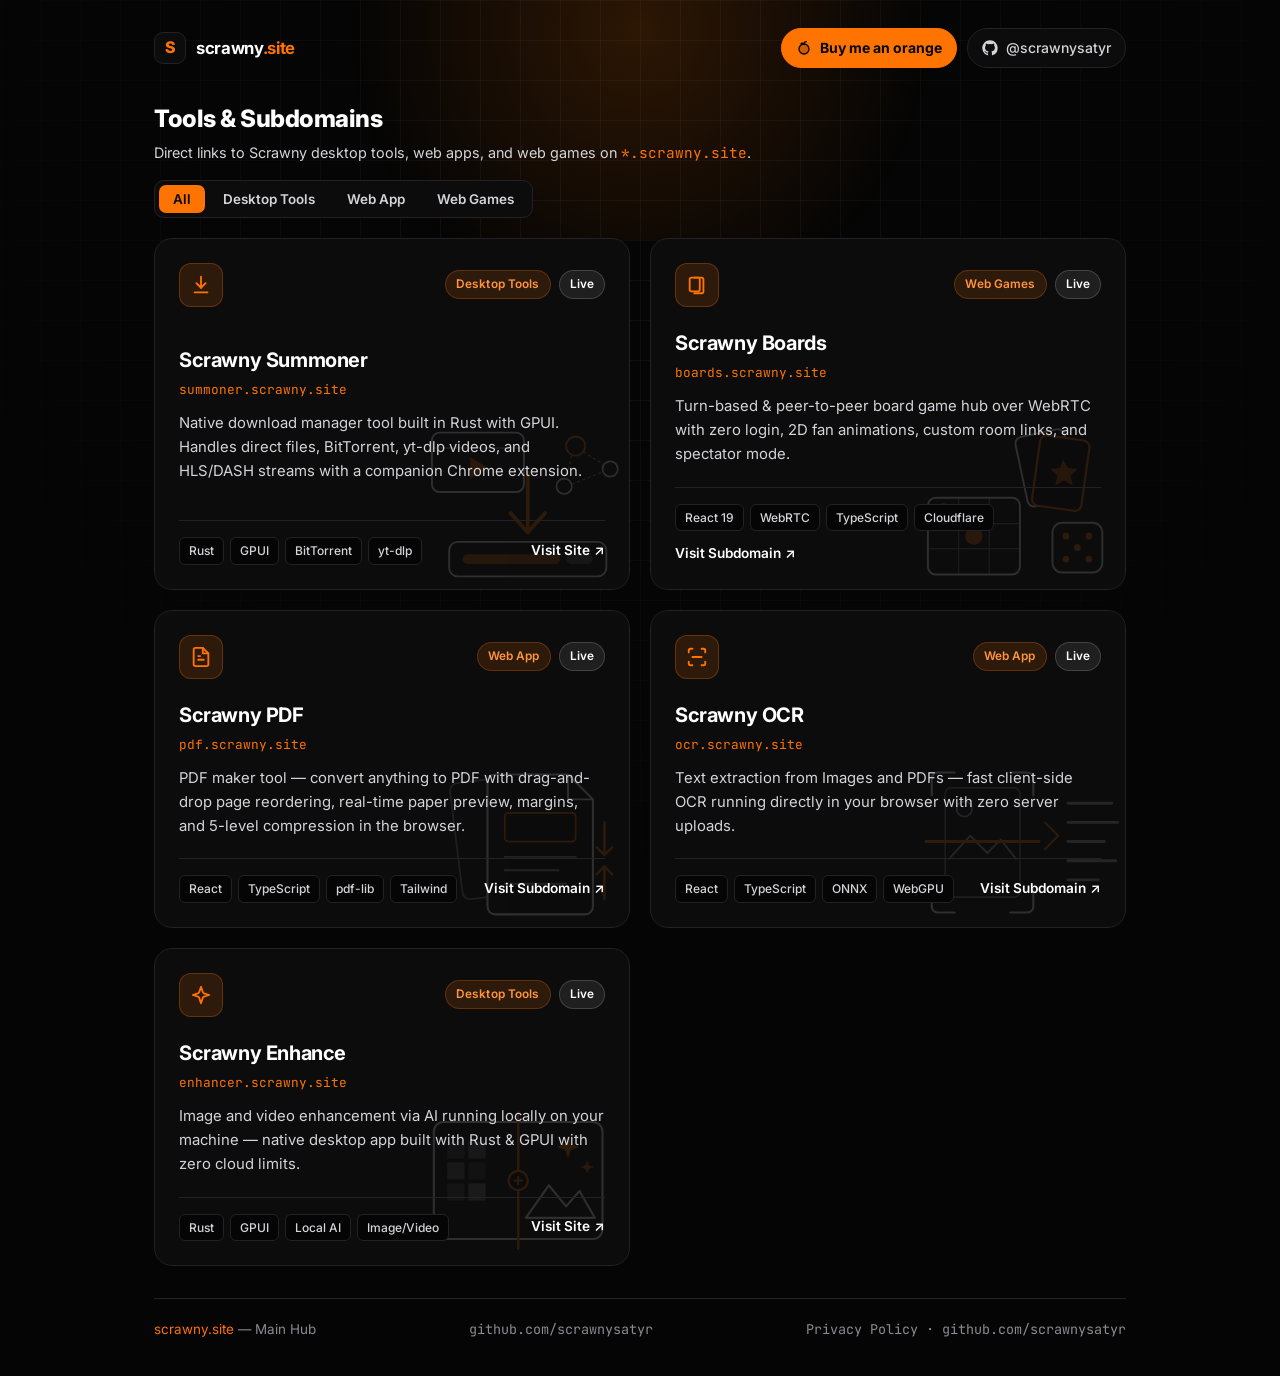
==== index.html @ 8b836649 "fix: replace active AdSense slots with clean dark placeholders until approved" ====
<!doctype html>
<html lang="en">
  <head>
    <meta charset="UTF-8" />
    <meta name="viewport" content="width=device-width, initial-scale=1.0" />
    <title>Scrawny — Tools &amp; Subdomains</title>
    <meta
      name="description"
      content="Scrawny's personal hub — open-source desktop tools, P2P web apps, and scrawny.site subdomains."
    />
    <link rel="canonical" href="https://scrawny.site/" />
    <meta property="og:type" content="website" />
    <meta property="og:url" content="https://scrawny.site/" />
    <meta property="og:title" content="Scrawny — Tools &amp; Subdomains" />
    <meta
      property="og:description"
      content="Scrawny's personal hub — open-source desktop tools, P2P web apps, and scrawny.site subdomains."
    />
    <meta name="theme-color" content="#050505" />
    <link
      rel="icon"
      type="image/svg+xml"
      href="data:image/svg+xml,<svg xmlns='http://www.w3.org/2000/svg' viewBox='0 0 64 64'><rect width='64' height='64' rx='14' fill='%23050505'/><text x='50%25' y='54%25' dominant-baseline='middle' text-anchor='middle' font-family='sans-serif' font-weight='800' font-size='36' fill='%23ff7300'>S</text></svg>"
    />
    <link rel="preconnect" href="https://fonts.googleapis.com" />
    <link rel="preconnect" href="https://fonts.gstatic.com" crossorigin />
    <link
      href="https://fonts.googleapis.com/css2?family=Inter:wght@400;500;600;700;800&family=JetBrains+Mono:wght@400;500;600&display=swap"
      rel="stylesheet"
    />
    <link rel="stylesheet" href="./styles.css" />
    <script
      async
      src="https://pagead2.googlesyndication.com/pagead/js/adsbygoogle.js?client=ca-pub-6500933651501591"
      crossorigin="anonymous"
    ></script>
  </head>
  <body>
    <div class="bg-grid" aria-hidden="true"></div>
    <div class="bg-glow" aria-hidden="true"></div>

    <div class="site-layout">
      <aside class="ad-rail ad-rail-left" aria-label="Advertisement">
        <div class="ad-slot">
          <span class="ad-label">Ad Space</span>
          <span class="ad-placeholder-size">160 &times; 600</span>
        </div>
      </aside>

      <div class="page-shell">
      <header class="topbar">
        <a class="brand" href="./">
          <span class="brand-mark" aria-hidden="true">S</span>
          <span class="brand-name">scrawny<span class="accent">.site</span></span>
        </a>
        <nav class="topbar-links" aria-label="Profile links">
          <a
            class="topbar-link topbar-orange"
            href="https://buymeacoffee.com/scrawnysatyr"
            target="_blank"
            rel="noopener noreferrer"
          >
            <svg viewBox="0 0 24 24" width="16" height="16" fill="none" stroke="currentColor" stroke-width="2" stroke-linecap="round" stroke-linejoin="round" aria-hidden="true">
              <circle cx="12" cy="13.5" r="7.5" fill="currentColor" fill-opacity="0.2" />
              <path d="M12 6c0-2 1.5-3.5 3.5-3.5" />
              <path d="M12 6c-1.5-1.5-3.5-1.5-4.5-.5 1 1 3 1 4.5.5Z" fill="currentColor" />
            </svg>
            <span>Buy me an orange</span>
          </a>
          <a
            class="topbar-link"
            href="https://github.com/scrawnysatyr"
            target="_blank"
            rel="noopener noreferrer"
          >
            <svg viewBox="0 0 24 24" width="16" height="16" fill="currentColor" aria-hidden="true">
              <path
                d="M12 .5C5.65.5.5 5.65.5 12c0 5.08 3.29 9.39 7.86 10.91.57.1.78-.25.78-.55 0-.27-.01-1.17-.02-2.12-3.2.7-3.88-1.36-3.88-1.36-.52-1.33-1.28-1.68-1.28-1.68-1.04-.71.08-.7.08-.7 1.15.08 1.76 1.18 1.76 1.18 1.03 1.76 2.69 1.25 3.35.96.1-.74.4-1.25.73-1.54-2.55-.29-5.24-1.28-5.24-5.69 0-1.26.45-2.29 1.18-3.09-.12-.29-.51-1.46.11-3.05 0 0 .97-.31 3.17 1.18a11.02 11.02 0 0 1 5.78 0c2.2-1.49 3.17-1.18 3.17-1.18.62 1.59.23 2.76.11 3.05.74.8 1.18 1.83 1.18 3.09 0 4.42-2.69 5.4-5.26 5.68.41.36.78 1.06.78 2.14 0 1.55-.01 2.8-.01 3.18 0 .31.21.66.79.55A11.51 11.51 0 0 0 23.5 12C23.5 5.65 18.35.5 12 .5Z"
              />
            </svg>
            <span>@scrawnysatyr</span>
          </a>
        </nav>
      </header>

      <main>
        <section class="directory-section" aria-labelledby="directory-heading">
          <div class="section-header">
            <div>
              <h1 id="directory-heading" style="font-size: 1.5rem; font-weight: 800; letter-spacing: -0.02em; color: #ffffff;">Tools &amp; Subdomains</h1>
              <p class="section-subtitle">Direct links to Scrawny desktop tools, web apps, and web games on <span class="mono accent">*.scrawny.site</span>.</p>
            </div>
            <div class="filter-bar" role="tablist" aria-label="Filter projects">
              <button class="filter-btn is-active" type="button" data-filter="all" role="tab" aria-selected="true">
                All
              </button>
              <button class="filter-btn" type="button" data-filter="desktop" role="tab" aria-selected="false">
                Desktop Tools
              </button>
              <button class="filter-btn" type="button" data-filter="webapp" role="tab" aria-selected="false">
                Web App
              </button>
              <button class="filter-btn" type="button" data-filter="webgames" role="tab" aria-selected="false">
                Web Games
              </button>
            </div>
          </div>

          <div class="cards-grid" id="cards-grid">
            <a
              class="project-card"
              data-category="desktop"
              href="https://summoner.scrawny.site"
              target="_blank"
              rel="noopener noreferrer"
            >
              <svg class="card-bg-svg" viewBox="0 0 240 190" fill="none" aria-hidden="true">
                <!-- Video/Stream window -->
                <rect x="26" y="20" width="96" height="62" rx="8" stroke="#ffffff" stroke-width="2" />
                <path d="M26 36h96" stroke="#ffffff" stroke-width="1.5" opacity="0.6" />
                <polygon points="66,46 66,68 85,57" fill="#ff7300" opacity="0.85" />
                <!-- P2P / Torrent nodes -->
                <circle cx="176" cy="34" r="10" stroke="#ff7300" stroke-width="2" />
                <circle cx="212" cy="58" r="8" stroke="#ffffff" stroke-width="1.8" />
                <circle cx="164" cy="76" r="8" stroke="#ffffff" stroke-width="1.8" />
                <path d="M184 40l21 13M172 44l-6 24M172 74l32-13" stroke="#ff7300" stroke-width="1.6" stroke-dasharray="3 3" />
                <!-- Summon download arrow -->
                <path d="M126 62v58" stroke="#ff7300" stroke-width="4" stroke-linecap="round" />
                <path d="M108 104l18 20 18-20" stroke="#ff7300" stroke-width="4" stroke-linecap="round" stroke-linejoin="round" />
                <!-- Download tray & progress bar -->
                <rect x="44" y="134" width="164" height="36" rx="9" stroke="#ffffff" stroke-width="2" />
                <rect x="58" y="147" width="102" height="10" rx="5" fill="#ff7300" opacity="0.75" />
                <rect x="166" y="147" width="28" height="10" rx="5" fill="#ffffff" opacity="0.3" />
              </svg>
              <div class="card-top">
                <div class="card-icon" aria-hidden="true">
                  <svg viewBox="0 0 24 24" width="22" height="22" fill="none" stroke="currentColor" stroke-width="2" stroke-linecap="round" stroke-linejoin="round">
                    <path d="M12 3v12" />
                    <path d="m7 10 5 5 5-5" />
                    <path d="M5 20h14" />
                  </svg>
                </div>
                <div class="card-badges">
                  <span class="badge badge-orange">Desktop Tools</span>
                  <span class="badge badge-live">Live</span>
                </div>
              </div>

              <div class="card-content">
                <h3>Scrawny Summoner</h3>
                <p class="card-destination mono">summoner.scrawny.site</p>
                <p class="card-description">
                  Native download manager tool built in Rust with GPUI. Handles direct files,
                  BitTorrent, yt-dlp videos, and HLS/DASH streams with a companion Chrome extension.
                </p>
              </div>

              <div class="card-footer">
                <ul class="tech-list" aria-label="Technologies">
                  <li>Rust</li>
                  <li>GPUI</li>
                  <li>BitTorrent</li>
                  <li>yt-dlp</li>
                </ul>
                <span class="card-cta">
                  Visit Site <span aria-hidden="true">&nearr;</span>
                </span>
              </div>
            </a>

            <a
              class="project-card"
              data-category="webgames"
              href="https://boards.scrawny.site"
              target="_blank"
              rel="noopener noreferrer"
            >
              <svg class="card-bg-svg" viewBox="0 0 240 190" fill="none" aria-hidden="true">
                <!-- Game board grid -->
                <rect x="26" y="88" width="96" height="80" rx="8" stroke="#ffffff" stroke-width="2" />
                <path d="M58 88v80M90 88v80M26 115h96M26 141h96" stroke="#ffffff" stroke-width="1.3" opacity="0.45" />
                <!-- Game piece / pawn -->
                <circle cx="74" cy="128" r="9" fill="#ff7300" opacity="0.85" />
                <circle cx="42" cy="102" r="7" stroke="#ffffff" stroke-width="2" />
                <!-- Fanned playing cards -->
                <rect x="116" y="26" width="52" height="74" rx="7" transform="rotate(-12 116 26)" stroke="#ffffff" stroke-width="2" fill="#0c0c0d" />
                <rect x="144" y="22" width="52" height="74" rx="7" transform="rotate(8 144 22)" stroke="#ff7300" stroke-width="2.2" fill="#0c0c0d" />
                <path d="M167 48l5 9 10 1-7 7 2 10-9-5-9 5 2-10-7-7 10-1z" fill="#ff7300" opacity="0.8" />
                <!-- Dice -->
                <rect x="156" y="114" width="52" height="52" rx="10" stroke="#ffffff" stroke-width="2" />
                <circle cx="170" cy="128" r="3.5" fill="#ff7300" />
                <circle cx="194" cy="128" r="3.5" fill="#ff7300" />
                <circle cx="182" cy="140" r="3.5" fill="#ff7300" />
                <circle cx="170" cy="152" r="3.5" fill="#ff7300" />
                <circle cx="194" cy="152" r="3.5" fill="#ff7300" />
              </svg>
              <div class="card-top">
                <div class="card-icon" aria-hidden="true">
                  <svg viewBox="0 0 24 24" width="22" height="22" fill="none" stroke="currentColor" stroke-width="2" stroke-linecap="round" stroke-linejoin="round">
                    <rect x="4" y="4" width="11" height="15" rx="2" />
                    <path d="M9 4h8a2 2 0 0 1 2 2v13a2 2 0 0 1-2 2H9" />
                  </svg>
                </div>
                <div class="card-badges">
                  <span class="badge badge-orange">Web Games</span>
                  <span class="badge badge-live">Live</span>
                </div>
              </div>

              <div class="card-content">
                <h3>Scrawny Boards</h3>
                <p class="card-destination mono">boards.scrawny.site</p>
                <p class="card-description">
                  Turn-based &amp; peer-to-peer board game hub over WebRTC with zero login, 2D fan
                  animations, custom room links, and spectator mode.
                </p>
              </div>

              <div class="card-footer">
                <ul class="tech-list" aria-label="Technologies">
                  <li>React 19</li>
                  <li>WebRTC</li>
                  <li>TypeScript</li>
                  <li>Cloudflare</li>
                </ul>
                <span class="card-cta">
                  Visit Subdomain <span aria-hidden="true">&nearr;</span>
                </span>
              </div>
            </a>

            <a
              class="project-card"
              data-category="webapp"
              href="https://pdf.scrawny.site"
              target="_blank"
              rel="noopener noreferrer"
            >
              <svg class="card-bg-svg" viewBox="0 0 240 190" fill="none" aria-hidden="true">
                <!-- Back stacked page -->
                <rect x="44" y="34" width="92" height="122" rx="8" transform="rotate(-7 44 34)" stroke="#ffffff" stroke-width="1.8" opacity="0.55" />
                <!-- Front document page with folded corner -->
                <path d="M92 24h76l26 26v112a8 8 0 0 1-8 8H92a8 8 0 0 1-8-8V32a8 8 0 0 1 8-8z" stroke="#ffffff" stroke-width="2.2" fill="#0c0c0d" />
                <path d="M168 24v26h26" stroke="#ffffff" stroke-width="2" stroke-linejoin="round" />
                <!-- Page content preview -->
                <rect x="102" y="64" width="74" height="30" rx="4" stroke="#ff7300" stroke-width="1.8" />
                <path d="M102 110h74M102 124h56M102 138h64" stroke="#ffffff" stroke-width="2" stroke-linecap="round" opacity="0.65" />
                <!-- Reorder / Compress arrows -->
                <path d="M206 74v34M198 100l8 8 8-8" stroke="#ff7300" stroke-width="2.5" stroke-linecap="round" stroke-linejoin="round" />
                <path d="M206 154v-34M198 128l8-8 8 8" stroke="#ff7300" stroke-width="2.5" stroke-linecap="round" stroke-linejoin="round" />
              </svg>
              <div class="card-top">
                <div class="card-icon" aria-hidden="true">
                  <svg viewBox="0 0 24 24" width="22" height="22" fill="none" stroke="currentColor" stroke-width="2" stroke-linecap="round" stroke-linejoin="round">
                    <path d="M14 2H6a2 2 0 0 0-2 2v16a2 2 0 0 0 2 2h12a2 2 0 0 0 2-2V8z" />
                    <path d="M14 2v6h6" />
                    <path d="M9 15h6" />
                    <path d="M9 11h2" />
                  </svg>
                </div>
                <div class="card-badges">
                  <span class="badge badge-orange">Web App</span>
                  <span class="badge badge-live">Live</span>
                </div>
              </div>

              <div class="card-content">
                <h3>Scrawny PDF</h3>
                <p class="card-destination mono">pdf.scrawny.site</p>
                <p class="card-description">
                  PDF maker tool — convert anything to PDF with drag-and-drop page reordering,
                  real-time paper preview, margins, and 5-level compression in the browser.
                </p>
              </div>

              <div class="card-footer">
                <ul class="tech-list" aria-label="Technologies">
                  <li>React</li>
                  <li>TypeScript</li>
                  <li>pdf-lib</li>
                  <li>Tailwind</li>
                </ul>
                <span class="card-cta">
                  Visit Subdomain <span aria-hidden="true">&nearr;</span>
                </span>
              </div>
            </a>

            <a
              class="project-card"
              data-category="webapp"
              href="https://ocr.scrawny.site"
              target="_blank"
              rel="noopener noreferrer"
            >
              <svg class="card-bg-svg" viewBox="0 0 240 190" fill="none" aria-hidden="true">
                <!-- Scanner frame corners -->
                <path d="M30 46V28a6 6 0 0 1 6-6h18M112 22h18a6 6 0 0 1 6 6v18M136 144v18a6 6 0 0 1-6 6h-18M54 168H36a6 6 0 0 1-6-6v-18" stroke="#ffffff" stroke-width="2.2" stroke-linecap="round" />
                <!-- Image landscape inside scanner -->
                <rect x="44" y="38" width="78" height="114" rx="6" stroke="#ffffff" stroke-width="1.6" opacity="0.5" />
                <circle cx="64" cy="60" r="8" stroke="#ffffff" stroke-width="1.8" opacity="0.7" />
                <path d="M48 112l22-24 18 18 14-14 16 20" stroke="#ffffff" stroke-width="2" stroke-linecap="round" stroke-linejoin="round" opacity="0.7" />
                <!-- Laser scan line -->
                <path d="M24 94h118" stroke="#ff7300" stroke-width="3" stroke-linecap="round" />
                <!-- Extracted text output lines -->
                <path d="M148 74l14 14-14 14" stroke="#ff7300" stroke-width="2.2" stroke-linecap="round" stroke-linejoin="round" />
                <path d="M172 54h46M172 74h52M172 94h38M172 114h50M172 134h32" stroke="#ffffff" stroke-width="3" stroke-linecap="round" opacity="0.75" />
              </svg>
              <div class="card-top">
                <div class="card-icon" aria-hidden="true">
                  <svg viewBox="0 0 24 24" width="22" height="22" fill="none" stroke="currentColor" stroke-width="2" stroke-linecap="round" stroke-linejoin="round">
                    <path d="M3 7V5a2 2 0 0 1 2-2h2" />
                    <path d="M17 3h2a2 2 0 0 1 2 2v2" />
                    <path d="M21 17v2a2 2 0 0 1-2 2h-2" />
                    <path d="M7 21H5a2 2 0 0 1-2-2v-2" />
                    <path d="M7 12h10" />
                  </svg>
                </div>
                <div class="card-badges">
                  <span class="badge badge-orange">Web App</span>
                  <span class="badge badge-live">Live</span>
                </div>
              </div>

              <div class="card-content">
                <h3>Scrawny OCR</h3>
                <p class="card-destination mono">ocr.scrawny.site</p>
                <p class="card-description">
                  Text extraction from Images and PDFs — fast client-side OCR running directly in
                  your browser with zero server uploads.
                </p>
              </div>

              <div class="card-footer">
                <ul class="tech-list" aria-label="Technologies">
                  <li>React</li>
                  <li>TypeScript</li>
                  <li>ONNX</li>
                  <li>WebGPU</li>
                </ul>
                <span class="card-cta">
                  Visit Subdomain <span aria-hidden="true">&nearr;</span>
                </span>
              </div>
            </a>

            <a
              class="project-card"
              data-category="desktop"
              href="https://enhancer.scrawny.site"
              target="_blank"
              rel="noopener noreferrer"
            >
              <svg class="card-bg-svg" viewBox="0 0 240 190" fill="none" aria-hidden="true">
                <!-- Split before/after image & video frame -->
                <rect x="28" y="34" width="176" height="122" rx="10" stroke="#ffffff" stroke-width="2.2" />
                <!-- Left pixelated low-res grid -->
                <rect x="42" y="54" width="18" height="18" fill="#ffffff" opacity="0.2" />
                <rect x="64" y="54" width="18" height="18" fill="#ffffff" opacity="0.35" />
                <rect x="42" y="76" width="18" height="18" fill="#ffffff" opacity="0.35" />
                <rect x="64" y="76" width="18" height="18" fill="#ffffff" opacity="0.18" />
                <rect x="42" y="98" width="18" height="18" fill="#ffffff" opacity="0.25" />
                <rect x="64" y="98" width="18" height="18" fill="#ffffff" opacity="0.4" />
                <!-- Center enhancement divider -->
                <path d="M116 24v142" stroke="#ff7300" stroke-width="2.5" stroke-linecap="round" />
                <circle cx="116" cy="95" r="10" fill="#0c0c0d" stroke="#ff7300" stroke-width="2.2" />
                <path d="M112 95h8M116 91v8" stroke="#ff7300" stroke-width="2" stroke-linecap="round" />
                <!-- Right crisp high-res mountain + AI sparkles -->
                <path d="M124 134l24-34 18 22 14-16 16 28z" stroke="#ffffff" stroke-width="2.2" stroke-linejoin="round" />
                <path d="M168 48l3 9 9 3-9 3-3 9-3-9-9-3 9-3z" fill="#ff7300" />
                <path d="M188 74l2 5 5 2-5 2-2 5-2-5-5-2 5-2z" fill="#ff7300" opacity="0.85" />
              </svg>
              <div class="card-top">
                <div class="card-icon" aria-hidden="true">
                  <svg viewBox="0 0 24 24" width="22" height="22" fill="none" stroke="currentColor" stroke-width="2" stroke-linecap="round" stroke-linejoin="round">
                    <path d="m12 3-1.9 5.8a2 2 0 0 1-1.3 1.3L3 12l5.8 1.9a2 2 0 0 1 1.3 1.3L12 21l1.9-5.8a2 2 0 0 1 1.3-1.3L21 12l-5.8-1.9a2 2 0 0 1-1.3-1.3Z" />
                  </svg>
                </div>
                <div class="card-badges">
                  <span class="badge badge-orange">Desktop Tools</span>
                  <span class="badge badge-live">Live</span>
                </div>
              </div>

              <div class="card-content">
                <h3>Scrawny Enhance</h3>
                <p class="card-destination mono">enhancer.scrawny.site</p>
                <p class="card-description">
                  Image and video enhancement via AI running locally on your machine — native
                  desktop app built with Rust &amp; GPUI with zero cloud limits.
                </p>
              </div>

              <div class="card-footer">
                <ul class="tech-list" aria-label="Technologies">
                  <li>Rust</li>
                  <li>GPUI</li>
                  <li>Local AI</li>
                  <li>Image/Video</li>
                </ul>
                <span class="card-cta">
                  Visit Site <span aria-hidden="true">&nearr;</span>
                </span>
              </div>
            </a>
          </div>
        </section>
      </main>

      <footer class="site-footer">
        <span><span class="accent">scrawny.site</span> &mdash; Main Hub</span>
        <span class="mono">github.com/scrawnysatyr</span>
        <span class="mono">
          <a href="./privacy.html" style="color: inherit; text-decoration: none;">Privacy Policy</a>
          &middot; github.com/scrawnysatyr
        </span>
      </footer>
      </div>

      <aside class="ad-rail ad-rail-right" aria-label="Advertisement">
        <div class="ad-slot">
          <span class="ad-label">Ad Space</span>
          <span class="ad-placeholder-size">160 &times; 600</span>
        </div>
      </aside>
    </div>

    <script src="./script.js"></script>
  </body>
</html>
---- styles.css ----
:root {
  --bg: #050505;
  --bg-elevated: #0c0c0d;
  --bg-hover: #141416;
  --border: #222226;
  --border-hover: #ff7300;
  --text: #ffffff;
  --text-muted: #d4d4d8;
  --text-dim: #8a8a93;
  --accent: #ff7300;
  --accent-soft: rgba(255, 115, 0, 0.14);
  --accent-glow: rgba(255, 115, 0, 0.25);
  --white-soft: rgba(255, 255, 255, 0.06);
  --radius-lg: 18px;
  --radius-md: 12px;
  --radius-sm: 8px;
  --font-sans: "Inter", -apple-system, BlinkMacSystemFont, "Segoe UI", sans-serif;
  --font-mono: "JetBrains Mono", ui-monospace, SFMono-Regular, Menlo, monospace;
}

*,
*::before,
*::after {
  box-sizing: border-box;
  margin: 0;
  padding: 0;
}

html {
  color-scheme: dark;
  scroll-behavior: smooth;
}

body {
  min-height: 100vh;
  background-color: var(--bg);
  color: var(--text);
  font-family: var(--font-sans);
  line-height: 1.6;
  -webkit-font-smoothing: antialiased;
  position: relative;
  overflow-x: hidden;
}

.bg-grid {
  position: fixed;
  inset: 0;
  background-image:
    linear-gradient(to right, rgba(255, 255, 255, 0.04) 1px, transparent 1px),
    linear-gradient(to bottom, rgba(255, 255, 255, 0.04) 1px, transparent 1px);
  background-size: 40px 40px;
  mask-image: radial-gradient(circle at 50% 20%, black 20%, transparent 80%);
  pointer-events: none;
  z-index: 0;
}

.bg-glow {
  position: fixed;
  top: -180px;
  left: 50%;
  transform: translateX(-50%);
  width: 720px;
  height: 420px;
  background: radial-gradient(circle, rgba(255, 115, 0, 0.16) 0%, transparent 70%);
  pointer-events: none;
  z-index: 0;
}

.site-layout {
  position: relative;
  z-index: 1;
  display: flex;
  justify-content: center;
  align-items: flex-start;
  gap: 24px;
  max-width: 1400px;
  margin: 0 auto;
  padding: 0 16px;
}

.ad-rail {
  width: 176px;
  flex-shrink: 0;
  position: sticky;
  top: 28px;
  padding-top: 28px;
}

.ad-slot {
  display: flex;
  flex-direction: column;
  align-items: center;
  justify-content: center;
  gap: 8px;
  padding: 12px 8px;
  border-radius: var(--radius-md);
  background: rgba(12, 12, 13, 0.75);
  border: 1px dashed var(--border);
  min-height: 600px;
}

.ad-label {
  font-size: 0.68rem;
  letter-spacing: 0.08em;
  text-transform: uppercase;
  color: var(--text-dim);
  font-family: var(--font-mono);
}

.ad-placeholder-size {
  font-size: 0.72rem;
  color: rgba(138, 138, 147, 0.55);
  font-family: var(--font-mono);
}

.page-shell {
  position: relative;
  z-index: 1;
  flex: 1;
  max-width: 980px;
  min-width: 0;
  min-height: 100vh;
  margin: 0;
  padding: 28px 4px 36px;
  display: flex;
  flex-direction: column;
  gap: 32px;
}

@media (max-width: 1320px) {
  .ad-rail {
    display: none;
  }

  .site-layout {
    padding: 0 16px;
  }
}

.accent {
  color: var(--accent);
}

.mono {
  font-family: var(--font-mono);
}

/* Topbar */
.topbar {
  display: flex;
  align-items: center;
  justify-content: space-between;
  gap: 16px;
}

.brand {
  display: inline-flex;
  align-items: center;
  gap: 10px;
  text-decoration: none;
  color: var(--text);
  font-weight: 700;
  font-size: 1.05rem;
  letter-spacing: -0.02em;
}

.brand-mark {
  display: grid;
  place-items: center;
  width: 32px;
  height: 32px;
  border-radius: 9px;
  background: var(--bg-elevated);
  border: 1px solid var(--border);
  color: var(--accent);
  font-weight: 800;
  font-size: 1rem;
}

.topbar-links {
  display: flex;
  align-items: center;
  flex-wrap: wrap;
  gap: 10px;
}

.topbar-link {
  display: inline-flex;
  align-items: center;
  gap: 8px;
  padding: 8px 14px;
  border-radius: 999px;
  border: 1px solid var(--border);
  background: var(--bg-elevated);
  color: var(--text-muted);
  text-decoration: none;
  font-size: 0.875rem;
  font-weight: 500;
  transition: border-color 0.2s ease, color 0.2s ease, background-color 0.2s ease, transform 0.2s ease;
}

.topbar-link:hover {
  color: var(--text);
  border-color: var(--accent);
  background: var(--bg-hover);
}

.topbar-orange {
  background: var(--accent);
  border-color: var(--accent);
  color: #050505;
  font-weight: 700;
}

.topbar-orange:hover {
  background: #ff851f;
  border-color: #ff851f;
  color: #050505;
  transform: translateY(-1px);
}

main {
  flex: 1;
  display: flex;
  flex-direction: column;
  gap: 36px;
}

/* Profile Card */
.profile-card {
  display: flex;
  align-items: flex-start;
  gap: 24px;
  padding: 28px;
  border-radius: var(--radius-lg);
  background: linear-gradient(145deg, var(--bg-elevated), #18181e);
  border: 1px solid var(--border);
  box-shadow: 0 18px 40px rgba(0, 0, 0, 0.35);
}

.profile-avatar {
  flex-shrink: 0;
  width: 80px;
  height: 80px;
  border-radius: 20px;
  background: #141418;
  border: 1px solid var(--border);
  display: grid;
  place-items: center;
  box-shadow: inset 0 0 24px rgba(255, 115, 0, 0.08);
}

.profile-body {
  display: flex;
  flex-direction: column;
  gap: 12px;
  min-width: 0;
}

.profile-title-row {
  display: flex;
  flex-wrap: wrap;
  align-items: center;
  gap: 12px;
}

.profile-title-row h1 {
  font-size: clamp(1.75rem, 3vw, 2.25rem);
  font-weight: 800;
  letter-spacing: -0.03em;
  line-height: 1.1;
  color: #ffffff;
}

.status-pill {
  display: inline-flex;
  align-items: center;
  gap: 8px;
  padding: 5px 12px;
  border-radius: 999px;
  background: var(--accent-soft);
  border: 1px solid rgba(255, 115, 0, 0.3);
  color: #ff943d;
  font-size: 0.8rem;
  font-weight: 600;
}

.status-dot {
  width: 7px;
  height: 7px;
  border-radius: 50%;
  background: var(--accent);
  box-shadow: 0 0 8px var(--accent);
}

.profile-bio {
  color: var(--text-muted);
  font-size: 0.98rem;
  max-width: 64ch;
}

.profile-meta {
  display: flex;
  flex-wrap: wrap;
  gap: 10px;
  margin-top: 4px;
}

.meta-chip {
  display: inline-flex;
  align-items: center;
  gap: 6px;
  padding: 6px 12px;
  border-radius: var(--radius-sm);
  background: var(--white-soft);
  border: 1px solid var(--border);
  color: var(--text-muted);
  font-size: 0.82rem;
  font-weight: 500;
  text-decoration: none;
}

.meta-chip-primary {
  background: var(--accent);
  border-color: var(--accent);
  color: #141418;
  font-weight: 700;
  transition: background-color 0.2s ease, transform 0.2s ease;
}

.meta-chip-primary:hover {
  background: #ff851f;
  transform: translateY(-1px);
}

/* Directory Section */
.directory-section {
  display: flex;
  flex-direction: column;
  gap: 20px;
}

.section-header {
  display: flex;
  flex-wrap: wrap;
  align-items: flex-end;
  justify-content: space-between;
  gap: 16px;
}

.section-header h2 {
  font-size: 1.3rem;
  font-weight: 700;
  letter-spacing: -0.02em;
  color: #ffffff;
}

.section-subtitle {
  font-size: 0.9rem;
  color: var(--text-muted);
  margin-top: 2px;
}

.filter-bar {
  display: inline-flex;
  padding: 4px;
  border-radius: 10px;
  background: var(--bg-elevated);
  border: 1px solid var(--border);
  gap: 4px;
}

.filter-btn {
  appearance: none;
  border: none;
  background: transparent;
  color: var(--text-muted);
  font-family: var(--font-sans);
  font-size: 0.84rem;
  font-weight: 600;
  padding: 6px 14px;
  border-radius: 7px;
  cursor: pointer;
  transition: background-color 0.15s ease, color 0.15s ease;
}

.filter-btn:hover {
  color: var(--text);
}

.filter-btn.is-active {
  background: var(--accent);
  color: #050505;
}

/* Cards Grid */
.cards-grid {
  display: grid;
  grid-template-columns: repeat(2, minmax(0, 1fr));
  gap: 20px;
}

.project-card {
  position: relative;
  overflow: hidden;
  display: flex;
  flex-direction: column;
  justify-content: space-between;
  gap: 20px;
  padding: 24px;
  border-radius: var(--radius-lg);
  background: var(--bg-elevated);
  border: 1px solid var(--border);
  text-decoration: none;
  color: inherit;
  transition:
    transform 0.2s ease,
    border-color 0.2s ease,
    background-color 0.2s ease,
    box-shadow 0.2s ease;
}

.card-bg-svg {
  position: absolute;
  right: -8px;
  bottom: -8px;
  width: 230px;
  height: 185px;
  pointer-events: none;
  z-index: 0;
  opacity: 0.14;
  transition: opacity 0.25s ease, transform 0.25s ease;
}

.project-card:hover .card-bg-svg {
  opacity: 0.25;
  transform: scale(1.04) translate(-4px, -4px);
}

.card-top,
.card-content,
.card-footer {
  position: relative;
  z-index: 1;
}

.project-card:hover {
  transform: translateY(-3px);
  background: var(--bg-hover);
  border-color: var(--border-hover);
  box-shadow: 0 14px 32px rgba(0, 0, 0, 0.35), 0 0 0 1px rgba(255, 115, 0, 0.2);
}

.project-card.is-hidden {
  display: none;
}

.card-top {
  display: flex;
  align-items: center;
  justify-content: space-between;
  gap: 12px;
}

.card-icon {
  width: 44px;
  height: 44px;
  border-radius: var(--radius-md);
  background: var(--accent-soft);
  border: 1px solid rgba(255, 115, 0, 0.28);
  color: var(--accent);
  display: grid;
  place-items: center;
}

.card-badges {
  display: flex;
  align-items: center;
  gap: 8px;
}

.badge {
  padding: 4px 10px;
  border-radius: 999px;
  font-size: 0.74rem;
  font-weight: 600;
  letter-spacing: 0.01em;
}

.badge-orange {
  background: var(--accent-soft);
  color: #ff943d;
  border: 1px solid rgba(255, 115, 0, 0.25);
}

.badge-muted {
  background: var(--white-soft);
  color: var(--text-muted);
  border: 1px solid var(--border);
}

.badge-live {
  background: rgba(255, 255, 255, 0.08);
  color: #ffffff;
  border: 1px solid rgba(255, 255, 255, 0.16);
}

.card-content h3 {
  font-size: 1.25rem;
  font-weight: 700;
  color: #ffffff;
  letter-spacing: -0.02em;
}

.card-destination {
  margin-top: 4px;
  font-size: 0.8rem;
  color: var(--accent);
  word-break: break-all;
}

.card-description {
  margin-top: 12px;
  font-size: 0.93rem;
  color: var(--text-muted);
}

.card-footer {
  display: flex;
  flex-wrap: wrap;
  align-items: center;
  justify-content: space-between;
  gap: 12px;
  padding-top: 16px;
  border-top: 1px solid var(--border);
}

.tech-list {
  display: flex;
  flex-wrap: wrap;
  gap: 6px;
  list-style: none;
}

.tech-list li {
  padding: 3px 9px;
  border-radius: 6px;
  background: #050505;
  border: 1px solid var(--border);
  color: var(--text-muted);
  font-size: 0.75rem;
  font-weight: 500;
}

.card-cta {
  font-size: 0.85rem;
  font-weight: 600;
  color: #ffffff;
  display: inline-flex;
  align-items: center;
  gap: 4px;
  transition: color 0.2s ease, transform 0.2s ease;
}

.project-card:hover .card-cta {
  color: var(--accent);
}

/* Footer */
.site-footer {
  display: flex;
  flex-wrap: wrap;
  align-items: center;
  justify-content: space-between;
  gap: 12px;
  padding-top: 20px;
  border-top: 1px solid var(--border);
  color: var(--text-dim);
  font-size: 0.84rem;
}

@media (max-width: 720px) {
  .profile-card {
    flex-direction: column;
    padding: 22px;
  }

  .cards-grid {
    grid-template-columns: 1fr;
  }
}

@media (prefers-reduced-motion: reduce) {
  *,
  *::before,
  *::after {
    transition: none !important;
    scroll-behavior: auto !important;
  }
}
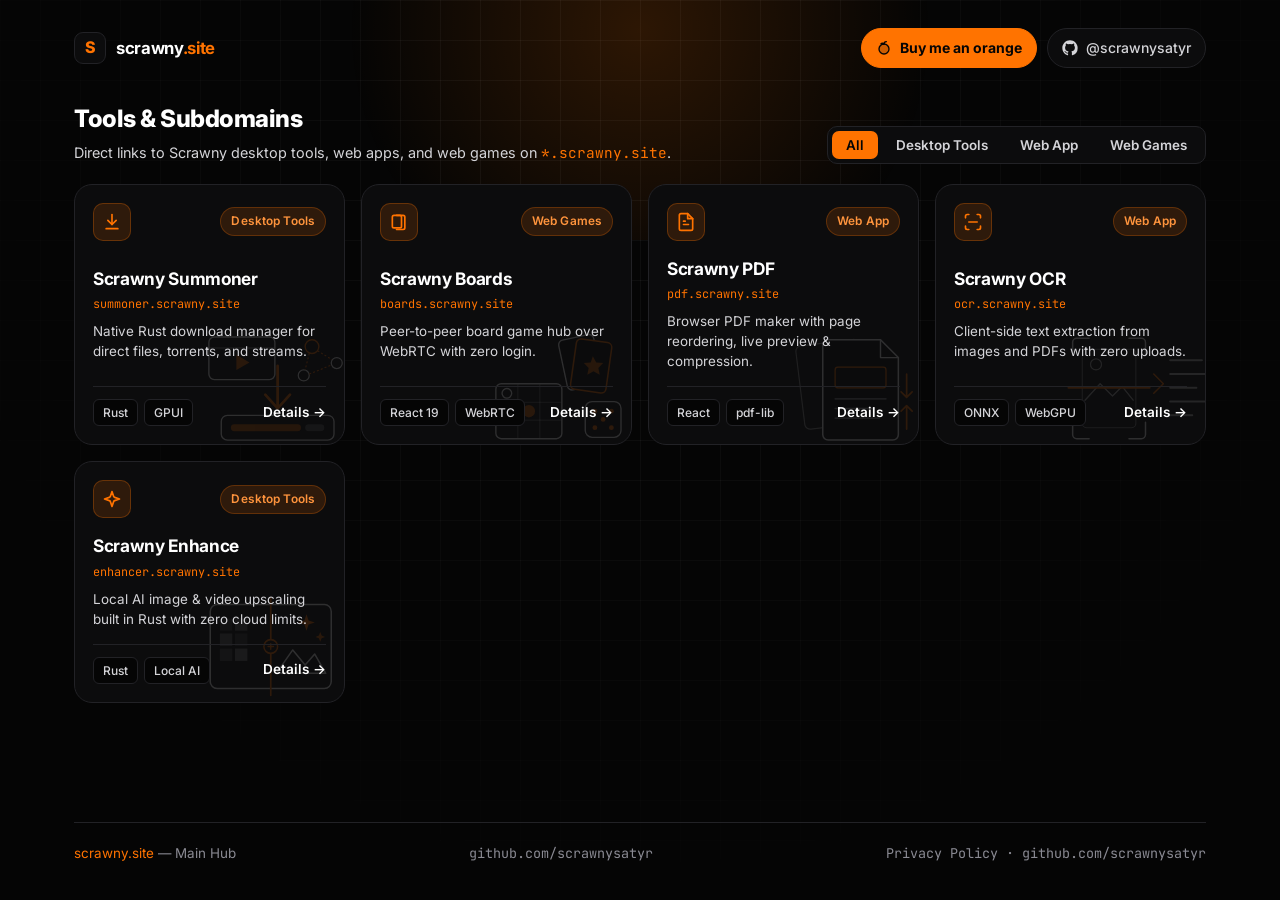
==== commit 32e50470: "chore: unify Scrawny black-orange theme and lock signature background rule" ====
--- a/index.html
+++ b/index.html
@@ -107,12 +107,13 @@
           </div>
 
           <div class="cards-grid" id="cards-grid">
-            <a
+            <article
               class="project-card"
               data-category="desktop"
-              href="https://summoner.scrawny.site"
-              target="_blank"
-              rel="noopener noreferrer"
+              data-tool="summoner"
+              tabindex="0"
+              role="button"
+              aria-label="View details for Scrawny Summoner"
             >
               <svg class="card-bg-svg" viewBox="0 0 240 190" fill="none" aria-hidden="true">
                 <!-- Video/Stream window -->
@@ -134,7 +135,7 @@
               </svg>
               <div class="card-top">
                 <div class="card-icon" aria-hidden="true">
-                  <svg viewBox="0 0 24 24" width="22" height="22" fill="none" stroke="currentColor" stroke-width="2" stroke-linecap="round" stroke-linejoin="round">
+                  <svg viewBox="0 0 24 24" width="20" height="20" fill="none" stroke="currentColor" stroke-width="2" stroke-linecap="round" stroke-linejoin="round">
                     <path d="M12 3v12" />
                     <path d="m7 10 5 5 5-5" />
                     <path d="M5 20h14" />
@@ -142,7 +143,6 @@
                 </div>
                 <div class="card-badges">
                   <span class="badge badge-orange">Desktop Tools</span>
-                  <span class="badge badge-live">Live</span>
                 </div>
               </div>
 
@@ -150,8 +150,7 @@
                 <h3>Scrawny Summoner</h3>
                 <p class="card-destination mono">summoner.scrawny.site</p>
                 <p class="card-description">
-                  Native download manager tool built in Rust with GPUI. Handles direct files,
-                  BitTorrent, yt-dlp videos, and HLS/DASH streams with a companion Chrome extension.
+                  Native Rust download manager for direct files, torrents, and streams.
                 </p>
               </div>
 
@@ -159,21 +158,20 @@
                 <ul class="tech-list" aria-label="Technologies">
                   <li>Rust</li>
                   <li>GPUI</li>
-                  <li>BitTorrent</li>
-                  <li>yt-dlp</li>
                 </ul>
                 <span class="card-cta">
-                  Visit Site <span aria-hidden="true">&nearr;</span>
+                  Details <span aria-hidden="true">&rarr;</span>
                 </span>
               </div>
-            </a>
-
-            <a
+            </article>
+
+            <article
               class="project-card"
               data-category="webgames"
-              href="https://boards.scrawny.site"
-              target="_blank"
-              rel="noopener noreferrer"
+              data-tool="boards"
+              tabindex="0"
+              role="button"
+              aria-label="View details for Scrawny Boards"
             >
               <svg class="card-bg-svg" viewBox="0 0 240 190" fill="none" aria-hidden="true">
                 <!-- Game board grid -->
@@ -196,14 +194,13 @@
               </svg>
               <div class="card-top">
                 <div class="card-icon" aria-hidden="true">
-                  <svg viewBox="0 0 24 24" width="22" height="22" fill="none" stroke="currentColor" stroke-width="2" stroke-linecap="round" stroke-linejoin="round">
+                  <svg viewBox="0 0 24 24" width="20" height="20" fill="none" stroke="currentColor" stroke-width="2" stroke-linecap="round" stroke-linejoin="round">
                     <rect x="4" y="4" width="11" height="15" rx="2" />
                     <path d="M9 4h8a2 2 0 0 1 2 2v13a2 2 0 0 1-2 2H9" />
                   </svg>
                 </div>
                 <div class="card-badges">
                   <span class="badge badge-orange">Web Games</span>
-                  <span class="badge badge-live">Live</span>
                 </div>
               </div>
 
@@ -211,8 +208,7 @@
                 <h3>Scrawny Boards</h3>
                 <p class="card-destination mono">boards.scrawny.site</p>
                 <p class="card-description">
-                  Turn-based &amp; peer-to-peer board game hub over WebRTC with zero login, 2D fan
-                  animations, custom room links, and spectator mode.
+                  Peer-to-peer board game hub over WebRTC with zero login.
                 </p>
               </div>
 
@@ -220,21 +216,20 @@
                 <ul class="tech-list" aria-label="Technologies">
                   <li>React 19</li>
                   <li>WebRTC</li>
-                  <li>TypeScript</li>
-                  <li>Cloudflare</li>
                 </ul>
                 <span class="card-cta">
-                  Visit Subdomain <span aria-hidden="true">&nearr;</span>
+                  Details <span aria-hidden="true">&rarr;</span>
                 </span>
               </div>
-            </a>
-
-            <a
+            </article>
+
+            <article
               class="project-card"
               data-category="webapp"
-              href="https://pdf.scrawny.site"
-              target="_blank"
-              rel="noopener noreferrer"
+              data-tool="pdf"
+              tabindex="0"
+              role="button"
+              aria-label="View details for Scrawny PDF"
             >
               <svg class="card-bg-svg" viewBox="0 0 240 190" fill="none" aria-hidden="true">
                 <!-- Back stacked page -->
@@ -251,7 +246,7 @@
               </svg>
               <div class="card-top">
                 <div class="card-icon" aria-hidden="true">
-                  <svg viewBox="0 0 24 24" width="22" height="22" fill="none" stroke="currentColor" stroke-width="2" stroke-linecap="round" stroke-linejoin="round">
+                  <svg viewBox="0 0 24 24" width="20" height="20" fill="none" stroke="currentColor" stroke-width="2" stroke-linecap="round" stroke-linejoin="round">
                     <path d="M14 2H6a2 2 0 0 0-2 2v16a2 2 0 0 0 2 2h12a2 2 0 0 0 2-2V8z" />
                     <path d="M14 2v6h6" />
                     <path d="M9 15h6" />
@@ -260,7 +255,6 @@
                 </div>
                 <div class="card-badges">
                   <span class="badge badge-orange">Web App</span>
-                  <span class="badge badge-live">Live</span>
                 </div>
               </div>
 
@@ -268,30 +262,28 @@
                 <h3>Scrawny PDF</h3>
                 <p class="card-destination mono">pdf.scrawny.site</p>
                 <p class="card-description">
-                  PDF maker tool — convert anything to PDF with drag-and-drop page reordering,
-                  real-time paper preview, margins, and 5-level compression in the browser.
+                  Browser PDF maker with page reordering, live preview &amp; compression.
                 </p>
               </div>
 
               <div class="card-footer">
                 <ul class="tech-list" aria-label="Technologies">
                   <li>React</li>
-                  <li>TypeScript</li>
                   <li>pdf-lib</li>
-                  <li>Tailwind</li>
                 </ul>
                 <span class="card-cta">
-                  Visit Subdomain <span aria-hidden="true">&nearr;</span>
+                  Details <span aria-hidden="true">&rarr;</span>
                 </span>
               </div>
-            </a>
-
-            <a
+            </article>
+
+            <article
               class="project-card"
               data-category="webapp"
-              href="https://ocr.scrawny.site"
-              target="_blank"
-              rel="noopener noreferrer"
+              data-tool="ocr"
+              tabindex="0"
+              role="button"
+              aria-label="View details for Scrawny OCR"
             >
               <svg class="card-bg-svg" viewBox="0 0 240 190" fill="none" aria-hidden="true">
                 <!-- Scanner frame corners -->
@@ -308,7 +300,7 @@
               </svg>
               <div class="card-top">
                 <div class="card-icon" aria-hidden="true">
-                  <svg viewBox="0 0 24 24" width="22" height="22" fill="none" stroke="currentColor" stroke-width="2" stroke-linecap="round" stroke-linejoin="round">
+                  <svg viewBox="0 0 24 24" width="20" height="20" fill="none" stroke="currentColor" stroke-width="2" stroke-linecap="round" stroke-linejoin="round">
                     <path d="M3 7V5a2 2 0 0 1 2-2h2" />
                     <path d="M17 3h2a2 2 0 0 1 2 2v2" />
                     <path d="M21 17v2a2 2 0 0 1-2 2h-2" />
@@ -318,7 +310,6 @@
                 </div>
                 <div class="card-badges">
                   <span class="badge badge-orange">Web App</span>
-                  <span class="badge badge-live">Live</span>
                 </div>
               </div>
 
@@ -326,30 +317,28 @@
                 <h3>Scrawny OCR</h3>
                 <p class="card-destination mono">ocr.scrawny.site</p>
                 <p class="card-description">
-                  Text extraction from Images and PDFs — fast client-side OCR running directly in
-                  your browser with zero server uploads.
+                  Client-side text extraction from images and PDFs with zero uploads.
                 </p>
               </div>
 
               <div class="card-footer">
                 <ul class="tech-list" aria-label="Technologies">
-                  <li>React</li>
-                  <li>TypeScript</li>
                   <li>ONNX</li>
                   <li>WebGPU</li>
                 </ul>
                 <span class="card-cta">
-                  Visit Subdomain <span aria-hidden="true">&nearr;</span>
+                  Details <span aria-hidden="true">&rarr;</span>
                 </span>
               </div>
-            </a>
-
-            <a
+            </article>
+
+            <article
               class="project-card"
               data-category="desktop"
-              href="https://enhancer.scrawny.site"
-              target="_blank"
-              rel="noopener noreferrer"
+              data-tool="enhance"
+              tabindex="0"
+              role="button"
+              aria-label="View details for Scrawny Enhance"
             >
               <svg class="card-bg-svg" viewBox="0 0 240 190" fill="none" aria-hidden="true">
                 <!-- Split before/after image & video frame -->
@@ -372,13 +361,12 @@
               </svg>
               <div class="card-top">
                 <div class="card-icon" aria-hidden="true">
-                  <svg viewBox="0 0 24 24" width="22" height="22" fill="none" stroke="currentColor" stroke-width="2" stroke-linecap="round" stroke-linejoin="round">
+                  <svg viewBox="0 0 24 24" width="20" height="20" fill="none" stroke="currentColor" stroke-width="2" stroke-linecap="round" stroke-linejoin="round">
                     <path d="m12 3-1.9 5.8a2 2 0 0 1-1.3 1.3L3 12l5.8 1.9a2 2 0 0 1 1.3 1.3L12 21l1.9-5.8a2 2 0 0 1 1.3-1.3L21 12l-5.8-1.9a2 2 0 0 1-1.3-1.3Z" />
                   </svg>
                 </div>
                 <div class="card-badges">
                   <span class="badge badge-orange">Desktop Tools</span>
-                  <span class="badge badge-live">Live</span>
                 </div>
               </div>
 
@@ -386,23 +374,20 @@
                 <h3>Scrawny Enhance</h3>
                 <p class="card-destination mono">enhancer.scrawny.site</p>
                 <p class="card-description">
-                  Image and video enhancement via AI running locally on your machine — native
-                  desktop app built with Rust &amp; GPUI with zero cloud limits.
+                  Local AI image &amp; video upscaling built in Rust with zero cloud limits.
                 </p>
               </div>
 
               <div class="card-footer">
                 <ul class="tech-list" aria-label="Technologies">
                   <li>Rust</li>
-                  <li>GPUI</li>
                   <li>Local AI</li>
-                  <li>Image/Video</li>
                 </ul>
                 <span class="card-cta">
-                  Visit Site <span aria-hidden="true">&nearr;</span>
+                  Details <span aria-hidden="true">&rarr;</span>
                 </span>
               </div>
-            </a>
+            </article>
           </div>
         </section>
       </main>
@@ -425,6 +410,42 @@
       </aside>
     </div>
 
+    <div class="tool-modal" id="tool-modal" hidden aria-hidden="true" role="dialog" aria-modal="true" aria-labelledby="modal-title">
+      <div class="tool-modal-backdrop" data-modal-close></div>
+      <div class="tool-modal-panel">
+        <header class="modal-topbar">
+          <div class="modal-badges">
+            <div class="card-icon" id="modal-icon" aria-hidden="true"></div>
+            <span class="badge badge-orange" id="modal-category"></span>
+            <span class="badge badge-live">Live</span>
+          </div>
+          <button class="modal-close" type="button" data-modal-close aria-label="Close modal">
+            <svg viewBox="0 0 24 24" width="20" height="20" fill="none" stroke="currentColor" stroke-width="2.2" stroke-linecap="round">
+              <path d="M18 6 6 18M6 6l12 12" />
+            </svg>
+          </button>
+        </header>
+
+        <div class="modal-body">
+          <div class="modal-info">
+            <h2 id="modal-title"></h2>
+            <p class="modal-url mono" id="modal-url"></p>
+            <p class="modal-description" id="modal-description"></p>
+            <ul class="modal-features" id="modal-features"></ul>
+            <ul class="tech-list" id="modal-tech" aria-label="Technologies"></ul>
+          </div>
+          <div class="modal-visual" id="modal-visual" aria-hidden="true"></div>
+        </div>
+
+        <footer class="modal-footer">
+          <button class="modal-btn-secondary" type="button" data-modal-close>Close</button>
+          <a class="modal-btn-primary" id="modal-visit" href="#" target="_blank" rel="noopener noreferrer">
+            Open Landing Page <span aria-hidden="true">&nearr;</span>
+          </a>
+        </footer>
+      </div>
+    </div>
+
     <script src="./script.js"></script>
   </body>
 </html>
--- a/styles.css
+++ b/styles.css
@@ -73,7 +73,7 @@
   justify-content: center;
   align-items: flex-start;
   gap: 24px;
-  max-width: 1400px;
+  max-width: 1560px;
   margin: 0 auto;
   padding: 0 16px;
 }
@@ -117,7 +117,7 @@
   position: relative;
   z-index: 1;
   flex: 1;
-  max-width: 980px;
+  max-width: 1140px;
   min-width: 0;
   min-height: 100vh;
   margin: 0;
@@ -127,7 +127,7 @@
   gap: 32px;
 }
 
-@media (max-width: 1320px) {
+@media (max-width: 1460px) {
   .ad-rail {
     display: none;
   }
@@ -396,8 +396,8 @@
 /* Cards Grid */
 .cards-grid {
   display: grid;
-  grid-template-columns: repeat(2, minmax(0, 1fr));
-  gap: 20px;
+  grid-template-columns: repeat(4, minmax(0, 1fr));
+  gap: 16px;
 }
 
 .project-card {
@@ -406,13 +406,13 @@
   display: flex;
   flex-direction: column;
   justify-content: space-between;
-  gap: 20px;
-  padding: 24px;
+  gap: 14px;
+  padding: 18px;
   border-radius: var(--radius-lg);
   background: var(--bg-elevated);
   border: 1px solid var(--border);
-  text-decoration: none;
   color: inherit;
+  cursor: pointer;
   transition:
     transform 0.2s ease,
     border-color 0.2s ease,
@@ -420,12 +420,17 @@
     box-shadow 0.2s ease;
 }
 
+.project-card:focus-visible {
+  outline: 2px solid var(--accent);
+  outline-offset: 2px;
+}
+
 .card-bg-svg {
   position: absolute;
-  right: -8px;
-  bottom: -8px;
-  width: 230px;
-  height: 185px;
+  right: -12px;
+  bottom: -12px;
+  width: 165px;
+  height: 135px;
   pointer-events: none;
   z-index: 0;
   opacity: 0.14;
@@ -463,14 +468,15 @@
 }
 
 .card-icon {
-  width: 44px;
-  height: 44px;
-  border-radius: var(--radius-md);
+  width: 38px;
+  height: 38px;
+  border-radius: 10px;
   background: var(--accent-soft);
   border: 1px solid rgba(255, 115, 0, 0.28);
   color: var(--accent);
   display: grid;
   place-items: center;
+  flex-shrink: 0;
 }
 
 .card-badges {
@@ -506,22 +512,23 @@
 }
 
 .card-content h3 {
-  font-size: 1.25rem;
+  font-size: 1.08rem;
   font-weight: 700;
   color: #ffffff;
   letter-spacing: -0.02em;
 }
 
 .card-destination {
-  margin-top: 4px;
-  font-size: 0.8rem;
+  margin-top: 3px;
+  font-size: 0.74rem;
   color: var(--accent);
   word-break: break-all;
 }
 
 .card-description {
-  margin-top: 12px;
-  font-size: 0.93rem;
+  margin-top: 8px;
+  font-size: 0.84rem;
+  line-height: 1.48;
   color: var(--text-muted);
 }
 
@@ -530,8 +537,8 @@
   flex-wrap: wrap;
   align-items: center;
   justify-content: space-between;
-  gap: 12px;
-  padding-top: 16px;
+  gap: 8px;
+  padding-top: 12px;
   border-top: 1px solid var(--border);
 }
 
@@ -579,6 +586,203 @@
   font-size: 0.84rem;
 }
 
+/* Full-screen Tool Modal */
+.tool-modal {
+  position: fixed;
+  inset: 0;
+  z-index: 100;
+  display: grid;
+  place-items: center;
+  padding: 20px;
+}
+
+.tool-modal[hidden] {
+  display: none;
+}
+
+.tool-modal-backdrop {
+  position: fixed;
+  inset: 0;
+  background: rgba(5, 5, 5, 0.9);
+  backdrop-filter: blur(12px);
+}
+
+.tool-modal-panel {
+  position: relative;
+  z-index: 1;
+  width: min(960px, 100%);
+  max-height: 92vh;
+  overflow-y: auto;
+  display: flex;
+  flex-direction: column;
+  gap: 24px;
+  padding: 28px;
+  border-radius: 22px;
+  background: var(--bg-elevated);
+  border: 1px solid var(--border);
+  box-shadow: 0 24px 64px rgba(0, 0, 0, 0.75), 0 0 0 1px rgba(255, 115, 0, 0.16);
+}
+
+.modal-topbar {
+  display: flex;
+  align-items: center;
+  justify-content: space-between;
+  gap: 12px;
+}
+
+.modal-badges {
+  display: flex;
+  align-items: center;
+  gap: 10px;
+}
+
+.modal-close {
+  appearance: none;
+  width: 38px;
+  height: 38px;
+  border-radius: 10px;
+  border: 1px solid var(--border);
+  background: var(--bg);
+  color: var(--text-muted);
+  display: grid;
+  place-items: center;
+  cursor: pointer;
+  transition: border-color 0.2s ease, color 0.2s ease;
+}
+
+.modal-close:hover {
+  border-color: var(--accent);
+  color: #ffffff;
+}
+
+.modal-body {
+  display: grid;
+  grid-template-columns: 1.25fr 1fr;
+  gap: 28px;
+  align-items: center;
+}
+
+.modal-info {
+  display: flex;
+  flex-direction: column;
+  gap: 14px;
+}
+
+.modal-info h2 {
+  font-size: clamp(1.6rem, 3vw, 2.1rem);
+  font-weight: 800;
+  letter-spacing: -0.03em;
+  color: #ffffff;
+  line-height: 1.15;
+}
+
+.modal-url {
+  font-size: 0.9rem;
+  color: var(--accent);
+}
+
+.modal-description {
+  font-size: 0.98rem;
+  line-height: 1.65;
+  color: var(--text-muted);
+}
+
+.modal-features {
+  list-style: none;
+  display: flex;
+  flex-direction: column;
+  gap: 8px;
+  margin-top: 2px;
+}
+
+.modal-features li {
+  position: relative;
+  padding-left: 18px;
+  font-size: 0.9rem;
+  color: #ffffff;
+}
+
+.modal-features li::before {
+  content: "";
+  position: absolute;
+  left: 0;
+  top: 9px;
+  width: 7px;
+  height: 7px;
+  border-radius: 50%;
+  background: var(--accent);
+}
+
+.modal-visual {
+  display: grid;
+  place-items: center;
+  padding: 28px;
+  min-height: 240px;
+  border-radius: var(--radius-lg);
+  background: #050505;
+  border: 1px solid var(--border);
+}
+
+.modal-visual svg {
+  width: 100%;
+  max-width: 260px;
+  height: auto;
+}
+
+.modal-footer {
+  display: flex;
+  flex-wrap: wrap;
+  align-items: center;
+  justify-content: flex-end;
+  gap: 12px;
+  padding-top: 18px;
+  border-top: 1px solid var(--border);
+}
+
+.modal-btn-secondary {
+  appearance: none;
+  padding: 10px 18px;
+  border-radius: 10px;
+  border: 1px solid var(--border);
+  background: var(--bg);
+  color: var(--text-muted);
+  font-family: var(--font-sans);
+  font-size: 0.9rem;
+  font-weight: 600;
+  cursor: pointer;
+  transition: border-color 0.2s ease, color 0.2s ease;
+}
+
+.modal-btn-secondary:hover {
+  border-color: var(--text-muted);
+  color: #ffffff;
+}
+
+.modal-btn-primary {
+  display: inline-flex;
+  align-items: center;
+  gap: 8px;
+  padding: 10px 22px;
+  border-radius: 10px;
+  background: var(--accent);
+  color: #050505;
+  font-size: 0.92rem;
+  font-weight: 700;
+  text-decoration: none;
+  transition: background-color 0.2s ease, transform 0.2s ease;
+}
+
+.modal-btn-primary:hover {
+  background: #ff851f;
+  transform: translateY(-1px);
+}
+
+@media (max-width: 1100px) {
+  .cards-grid {
+    grid-template-columns: repeat(2, minmax(0, 1fr));
+  }
+}
+
 @media (max-width: 720px) {
   .profile-card {
     flex-direction: column;
@@ -587,6 +791,14 @@
 
   .cards-grid {
     grid-template-columns: 1fr;
+  }
+
+  .modal-body {
+    grid-template-columns: 1fr;
+  }
+
+  .tool-modal-panel {
+    padding: 20px;
   }
 }
 
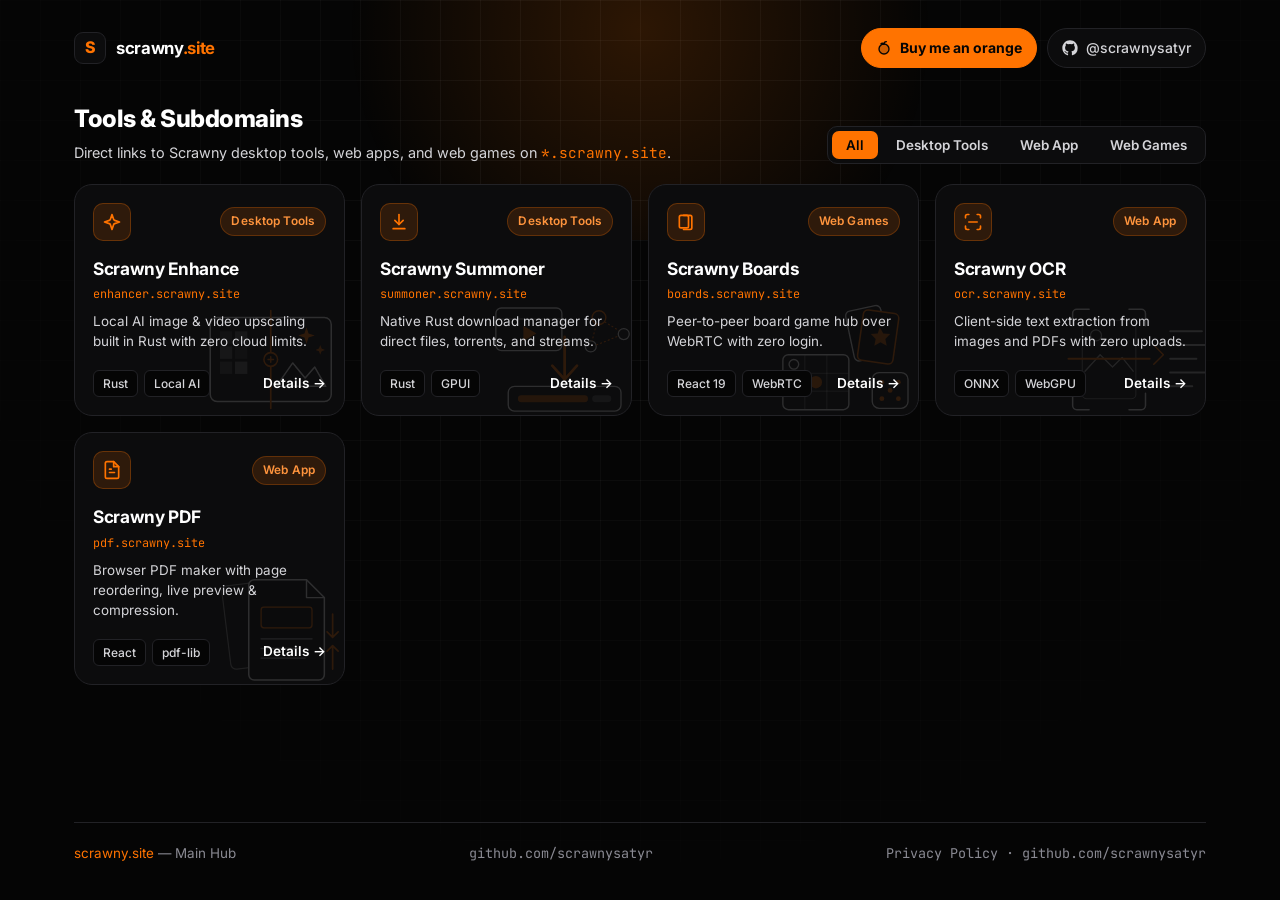
==== commit c777d7c0: "chore: update workspace changes" ====
--- a/index.html
+++ b/index.html
@@ -40,13 +40,6 @@
     <div class="bg-glow" aria-hidden="true"></div>
 
     <div class="site-layout">
-      <aside class="ad-rail ad-rail-left" aria-label="Advertisement">
-        <div class="ad-slot">
-          <span class="ad-label">Ad Space</span>
-          <span class="ad-placeholder-size">160 &times; 600</span>
-        </div>
-      </aside>
-
       <div class="page-shell">
       <header class="topbar">
         <a class="brand" href="./">
@@ -401,13 +394,6 @@
         </span>
       </footer>
       </div>
-
-      <aside class="ad-rail ad-rail-right" aria-label="Advertisement">
-        <div class="ad-slot">
-          <span class="ad-label">Ad Space</span>
-          <span class="ad-placeholder-size">160 &times; 600</span>
-        </div>
-      </aside>
     </div>
 
     <div class="tool-modal" id="tool-modal" hidden aria-hidden="true" role="dialog" aria-modal="true" aria-labelledby="modal-title">
--- a/styles.css
+++ b/styles.css
@@ -72,45 +72,9 @@
   display: flex;
   justify-content: center;
   align-items: flex-start;
-  gap: 24px;
-  max-width: 1560px;
+  max-width: 1200px;
   margin: 0 auto;
   padding: 0 16px;
-}
-
-.ad-rail {
-  width: 176px;
-  flex-shrink: 0;
-  position: sticky;
-  top: 28px;
-  padding-top: 28px;
-}
-
-.ad-slot {
-  display: flex;
-  flex-direction: column;
-  align-items: center;
-  justify-content: center;
-  gap: 8px;
-  padding: 12px 8px;
-  border-radius: var(--radius-md);
-  background: rgba(12, 12, 13, 0.75);
-  border: 1px dashed var(--border);
-  min-height: 600px;
-}
-
-.ad-label {
-  font-size: 0.68rem;
-  letter-spacing: 0.08em;
-  text-transform: uppercase;
-  color: var(--text-dim);
-  font-family: var(--font-mono);
-}
-
-.ad-placeholder-size {
-  font-size: 0.72rem;
-  color: rgba(138, 138, 147, 0.55);
-  font-family: var(--font-mono);
 }
 
 .page-shell {
@@ -125,16 +89,6 @@
   display: flex;
   flex-direction: column;
   gap: 32px;
-}
-
-@media (max-width: 1460px) {
-  .ad-rail {
-    display: none;
-  }
-
-  .site-layout {
-    padding: 0 16px;
-  }
 }
 
 .accent {
@@ -538,8 +492,7 @@
   align-items: center;
   justify-content: space-between;
   gap: 8px;
-  padding-top: 12px;
-  border-top: 1px solid var(--border);
+  padding-top: 4px;
 }
 
 .tech-list {
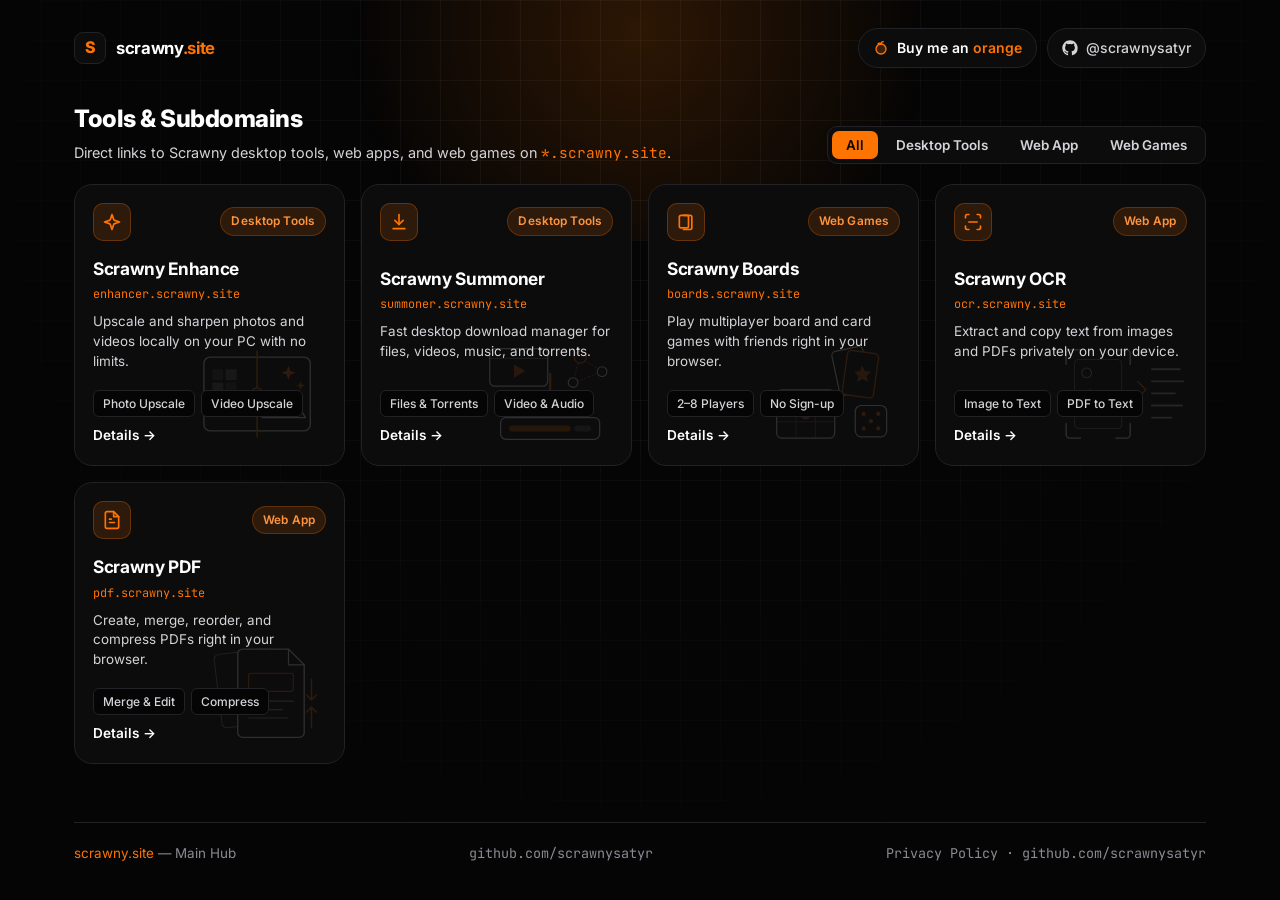
==== commit ee4f4422: "style: match Buy me an orange button to GitHub dark pill with orange accent" ====
--- a/index.html
+++ b/index.html
@@ -58,7 +58,7 @@
               <path d="M12 6c0-2 1.5-3.5 3.5-3.5" />
               <path d="M12 6c-1.5-1.5-3.5-1.5-4.5-.5 1 1 3 1 4.5.5Z" fill="currentColor" />
             </svg>
-            <span>Buy me an orange</span>
+            <span>Buy me an <span class="accent">orange</span></span>
           </a>
           <a
             class="topbar-link"
@@ -143,14 +143,14 @@
                 <h3>Scrawny Summoner</h3>
                 <p class="card-destination mono">summoner.scrawny.site</p>
                 <p class="card-description">
-                  Native Rust download manager for direct files, torrents, and streams.
+                  Fast desktop download manager for files, videos, music, and torrents.
                 </p>
               </div>
 
               <div class="card-footer">
-                <ul class="tech-list" aria-label="Technologies">
-                  <li>Rust</li>
-                  <li>GPUI</li>
+                <ul class="tech-list" aria-label="Features">
+                  <li>Files &amp; Torrents</li>
+                  <li>Video &amp; Audio</li>
                 </ul>
                 <span class="card-cta">
                   Details <span aria-hidden="true">&rarr;</span>
@@ -201,14 +201,14 @@
                 <h3>Scrawny Boards</h3>
                 <p class="card-destination mono">boards.scrawny.site</p>
                 <p class="card-description">
-                  Peer-to-peer board game hub over WebRTC with zero login.
+                  Play multiplayer board and card games with friends right in your browser.
                 </p>
               </div>
 
               <div class="card-footer">
-                <ul class="tech-list" aria-label="Technologies">
-                  <li>React 19</li>
-                  <li>WebRTC</li>
+                <ul class="tech-list" aria-label="Features">
+                  <li>2–8 Players</li>
+                  <li>No Sign-up</li>
                 </ul>
                 <span class="card-cta">
                   Details <span aria-hidden="true">&rarr;</span>
@@ -255,14 +255,14 @@
                 <h3>Scrawny PDF</h3>
                 <p class="card-destination mono">pdf.scrawny.site</p>
                 <p class="card-description">
-                  Browser PDF maker with page reordering, live preview &amp; compression.
+                  Create, merge, reorder, and compress PDFs right in your browser.
                 </p>
               </div>
 
               <div class="card-footer">
-                <ul class="tech-list" aria-label="Technologies">
-                  <li>React</li>
-                  <li>pdf-lib</li>
+                <ul class="tech-list" aria-label="Features">
+                  <li>Merge &amp; Edit</li>
+                  <li>Compress</li>
                 </ul>
                 <span class="card-cta">
                   Details <span aria-hidden="true">&rarr;</span>
@@ -310,14 +310,14 @@
                 <h3>Scrawny OCR</h3>
                 <p class="card-destination mono">ocr.scrawny.site</p>
                 <p class="card-description">
-                  Client-side text extraction from images and PDFs with zero uploads.
+                  Extract and copy text from images and PDFs privately on your device.
                 </p>
               </div>
 
               <div class="card-footer">
-                <ul class="tech-list" aria-label="Technologies">
-                  <li>ONNX</li>
-                  <li>WebGPU</li>
+                <ul class="tech-list" aria-label="Features">
+                  <li>Image to Text</li>
+                  <li>PDF to Text</li>
                 </ul>
                 <span class="card-cta">
                   Details <span aria-hidden="true">&rarr;</span>
@@ -367,14 +367,14 @@
                 <h3>Scrawny Enhance</h3>
                 <p class="card-destination mono">enhancer.scrawny.site</p>
                 <p class="card-description">
-                  Local AI image &amp; video upscaling built in Rust with zero cloud limits.
+                  Upscale and sharpen photos and videos locally on your PC with no limits.
                 </p>
               </div>
 
               <div class="card-footer">
-                <ul class="tech-list" aria-label="Technologies">
-                  <li>Rust</li>
-                  <li>Local AI</li>
+                <ul class="tech-list" aria-label="Features">
+                  <li>Photo Upscale</li>
+                  <li>Video Upscale</li>
                 </ul>
                 <span class="card-cta">
                   Details <span aria-hidden="true">&rarr;</span>
--- a/styles.css
+++ b/styles.css
@@ -160,17 +160,18 @@
 }
 
 .topbar-orange {
-  background: var(--accent);
+  color: var(--text);
+  font-weight: 600;
+}
+
+.topbar-orange svg {
+  color: var(--accent);
+}
+
+.topbar-orange:hover {
+  color: var(--text);
   border-color: var(--accent);
-  color: #050505;
-  font-weight: 700;
-}
-
-.topbar-orange:hover {
-  background: #ff851f;
-  border-color: #ff851f;
-  color: #050505;
-  transform: translateY(-1px);
+  background: var(--bg-hover);
 }
 
 main {
@@ -381,10 +382,10 @@
 
 .card-bg-svg {
   position: absolute;
-  right: -12px;
-  bottom: -12px;
-  width: 165px;
-  height: 135px;
+  right: 12px;
+  bottom: 12px;
+  width: 145px;
+  height: 118px;
   pointer-events: none;
   z-index: 0;
   opacity: 0.14;
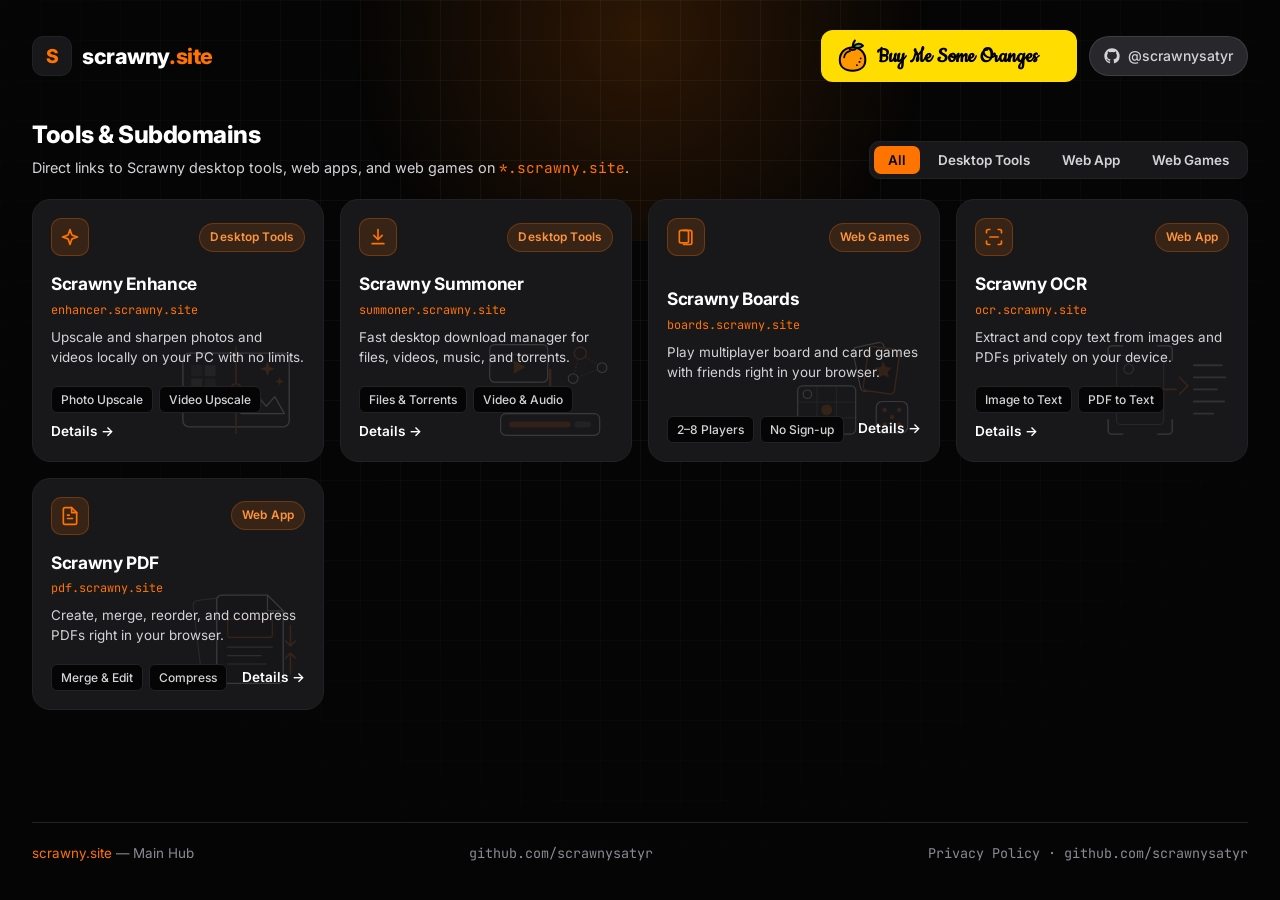
==== commit f04692a1: "style: update Buy Me Some Oranges button" ====
--- a/index.html
+++ b/index.html
@@ -28,6 +28,7 @@
       href="https://fonts.googleapis.com/css2?family=Inter:wght@400;500;600;700;800&family=JetBrains+Mono:wght@400;500;600&display=swap"
       rel="stylesheet"
     />
+    <link href="https://fonts.googleapis.com/css2?family=Cookie&display=swap" rel="stylesheet" />
     <link rel="stylesheet" href="./styles.css" />
     <script
       async
@@ -48,17 +49,29 @@
         </a>
         <nav class="topbar-links" aria-label="Profile links">
           <a
-            class="topbar-link topbar-orange"
-            href="https://buymeacoffee.com/scrawnysatyr"
+            href="https://www.buymeacoffee.com/scrawnysatyr"
             target="_blank"
             rel="noopener noreferrer"
+            style="display: inline-flex; align-items: center; text-decoration: none; transition: transform 0.15s ease;"
+            onmouseover="this.style.transform='scale(1.03)'"
+            onmouseout="this.style.transform='scale(1)'"
           >
-            <svg viewBox="0 0 24 24" width="16" height="16" fill="none" stroke="currentColor" stroke-width="2" stroke-linecap="round" stroke-linejoin="round" aria-hidden="true">
-              <circle cx="12" cy="13.5" r="7.5" fill="currentColor" fill-opacity="0.2" />
-              <path d="M12 6c0-2 1.5-3.5 3.5-3.5" />
-              <path d="M12 6c-1.5-1.5-3.5-1.5-4.5-.5 1 1 3 1 4.5.5Z" fill="currentColor" />
+            <svg xmlns="http://www.w3.org/2000/svg" viewBox="0 0 260 56" width="260" height="56">
+              <rect x="2" y="2" width="256" height="52" rx="12" fill="#FFDD00" />
+              <g transform="translate(15, 9) scale(0.58)" fill="none">
+                <path d="M33 17C38 10 47 10 50 15C45 20 37 20 33 17Z" fill="#4CAF50" stroke="#000000" stroke-width="3.5" stroke-linecap="round" stroke-linejoin="round" />
+                <path d="M32 18C32 13 33.5 9 36 6" stroke="#000000" stroke-width="3.5" stroke-linecap="round" />
+                <path d="M32 18C18.5 18 10 27 10 39.5C10 52 19.5 58 32 58C44.5 58 54 52 54 39.5C54 27 45.5 18 32 18Z" fill="#FF9800" stroke="#000000" stroke-width="3.5" stroke-linecap="round" stroke-linejoin="round" />
+                <path d="M27 21C29.5 22.5 34.5 22.5 37 21" stroke="#000000" stroke-width="3" stroke-linecap="round" />
+                <path d="M17.5 35C18.5 29 22.5 25.5 27.5 24.5" stroke="#000000" stroke-width="3" stroke-linecap="round" />
+                <circle cx="44" cy="43" r="1.8" fill="#000000" />
+                <circle cx="39.5" cy="48.5" r="1.6" fill="#000000" />
+                <circle cx="46" cy="37" r="1.5" fill="#000000" />
+              </g>
+              <text x="58" y="34" font-family="'Cookie', cursive, sans-serif" font-size="23" font-weight="bold" fill="#000000">
+                Buy Me Some Oranges
+              </text>
             </svg>
-            <span>Buy me an <span class="accent">orange</span></span>
           </a>
           <a
             class="topbar-link"
--- a/styles.css
+++ b/styles.css
@@ -1,7 +1,7 @@
 :root {
   --bg: #050505;
-  --bg-elevated: #0c0c0d;
-  --bg-hover: #141416;
+  --bg-elevated: #18181b;
+  --bg-hover: #27272c;
   --border: #222226;
   --border-hover: #ff7300;
   --text: #ffffff;
@@ -72,16 +72,17 @@
   display: flex;
   justify-content: center;
   align-items: flex-start;
-  max-width: 1200px;
+  width: 100%;
+  max-width: 1680px;
   margin: 0 auto;
-  padding: 0 16px;
+  padding: 0 28px;
 }
 
 .page-shell {
   position: relative;
   z-index: 1;
   flex: 1;
-  max-width: 1140px;
+  max-width: 100%;
   min-width: 0;
   min-height: 100vh;
   margin: 0;
@@ -121,14 +122,20 @@
 .brand-mark {
   display: grid;
   place-items: center;
-  width: 32px;
-  height: 32px;
-  border-radius: 9px;
+  width: 40px;
+  height: 40px;
+  border-radius: 11px;
   background: var(--bg-elevated);
   border: 1px solid var(--border);
   color: var(--accent);
   font-weight: 800;
-  font-size: 1rem;
+  font-size: 1.2rem;
+}
+
+.brand-name {
+  font-size: 1.35rem;
+  font-weight: 800;
+  letter-spacing: -0.02em;
 }
 
 .topbar-links {
@@ -144,8 +151,8 @@
   gap: 8px;
   padding: 8px 14px;
   border-radius: 999px;
-  border: 1px solid var(--border);
-  background: var(--bg-elevated);
+  border: 1px solid rgba(255, 255, 255, 0.1);
+  background: #27272c;
   color: var(--text-muted);
   text-decoration: none;
   font-size: 0.875rem;
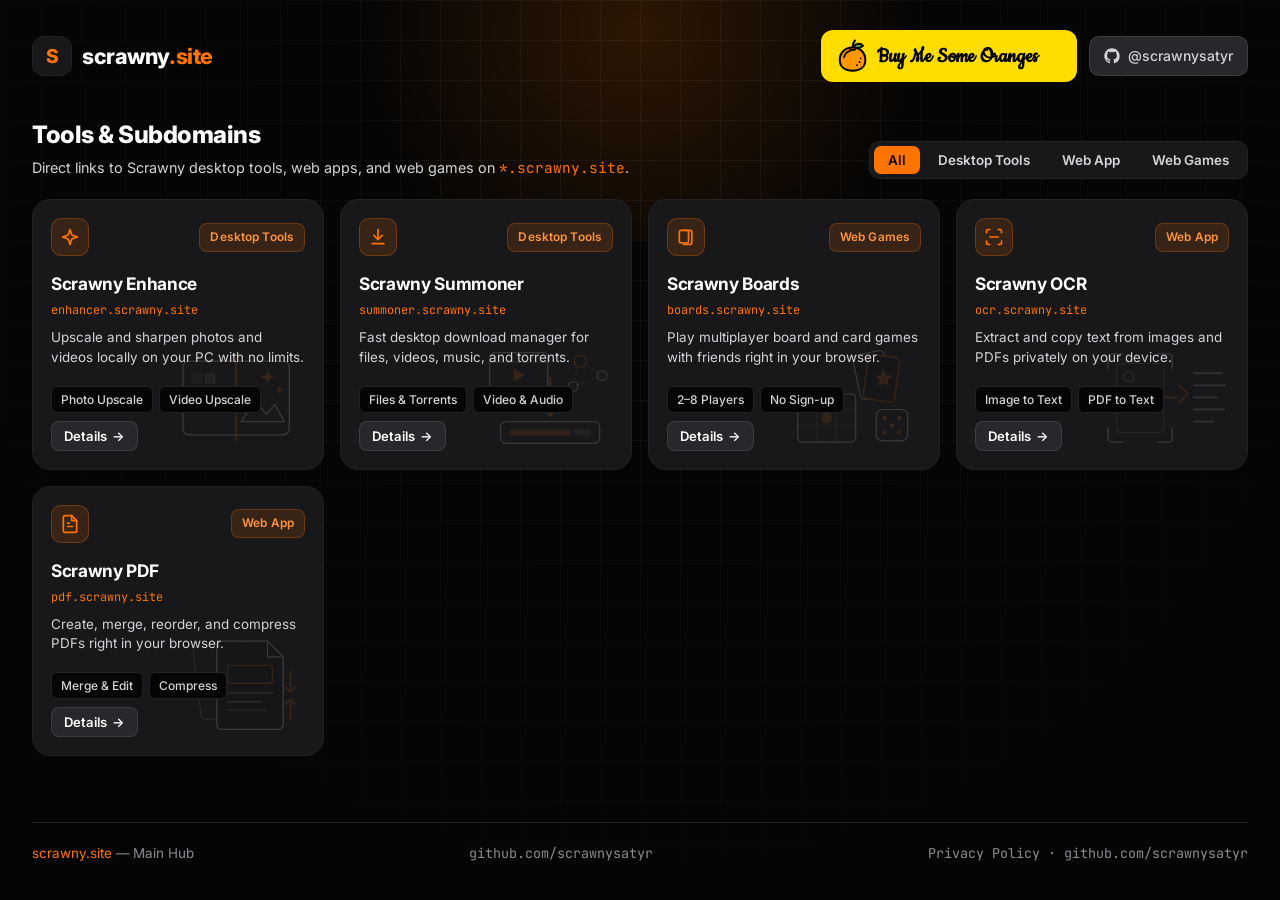
==== commit 1e28b160: "style & ux: rounded buttons, card link open, details modal button, and translucent overlay" ====
--- a/index.html
+++ b/index.html
@@ -118,8 +118,8 @@
               data-category="desktop"
               data-tool="summoner"
               tabindex="0"
-              role="button"
-              aria-label="View details for Scrawny Summoner"
+              role="link"
+              aria-label="Open Scrawny Summoner"
             >
               <svg class="card-bg-svg" viewBox="0 0 240 190" fill="none" aria-hidden="true">
                 <!-- Video/Stream window -->
@@ -165,9 +165,9 @@
                   <li>Files &amp; Torrents</li>
                   <li>Video &amp; Audio</li>
                 </ul>
-                <span class="card-cta">
+                <button class="card-cta" type="button" data-open-details>
                   Details <span aria-hidden="true">&rarr;</span>
-                </span>
+                </button>
               </div>
             </article>
 
@@ -176,8 +176,8 @@
               data-category="webgames"
               data-tool="boards"
               tabindex="0"
-              role="button"
-              aria-label="View details for Scrawny Boards"
+              role="link"
+              aria-label="Open Scrawny Boards"
             >
               <svg class="card-bg-svg" viewBox="0 0 240 190" fill="none" aria-hidden="true">
                 <!-- Game board grid -->
@@ -223,9 +223,9 @@
                   <li>2–8 Players</li>
                   <li>No Sign-up</li>
                 </ul>
-                <span class="card-cta">
+                <button class="card-cta" type="button" data-open-details>
                   Details <span aria-hidden="true">&rarr;</span>
-                </span>
+                </button>
               </div>
             </article>
 
@@ -234,8 +234,8 @@
               data-category="webapp"
               data-tool="pdf"
               tabindex="0"
-              role="button"
-              aria-label="View details for Scrawny PDF"
+              role="link"
+              aria-label="Open Scrawny PDF"
             >
               <svg class="card-bg-svg" viewBox="0 0 240 190" fill="none" aria-hidden="true">
                 <!-- Back stacked page -->
@@ -277,9 +277,9 @@
                   <li>Merge &amp; Edit</li>
                   <li>Compress</li>
                 </ul>
-                <span class="card-cta">
+                <button class="card-cta" type="button" data-open-details>
                   Details <span aria-hidden="true">&rarr;</span>
-                </span>
+                </button>
               </div>
             </article>
 
@@ -288,8 +288,8 @@
               data-category="webapp"
               data-tool="ocr"
               tabindex="0"
-              role="button"
-              aria-label="View details for Scrawny OCR"
+              role="link"
+              aria-label="Open Scrawny OCR"
             >
               <svg class="card-bg-svg" viewBox="0 0 240 190" fill="none" aria-hidden="true">
                 <!-- Scanner frame corners -->
@@ -332,9 +332,9 @@
                   <li>Image to Text</li>
                   <li>PDF to Text</li>
                 </ul>
-                <span class="card-cta">
+                <button class="card-cta" type="button" data-open-details>
                   Details <span aria-hidden="true">&rarr;</span>
-                </span>
+                </button>
               </div>
             </article>
 
@@ -343,8 +343,8 @@
               data-category="desktop"
               data-tool="enhance"
               tabindex="0"
-              role="button"
-              aria-label="View details for Scrawny Enhance"
+              role="link"
+              aria-label="Open Scrawny Enhance"
             >
               <svg class="card-bg-svg" viewBox="0 0 240 190" fill="none" aria-hidden="true">
                 <!-- Split before/after image & video frame -->
@@ -389,9 +389,9 @@
                   <li>Photo Upscale</li>
                   <li>Video Upscale</li>
                 </ul>
-                <span class="card-cta">
+                <button class="card-cta" type="button" data-open-details>
                   Details <span aria-hidden="true">&rarr;</span>
-                </span>
+                </button>
               </div>
             </article>
           </div>
--- a/styles.css
+++ b/styles.css
@@ -150,7 +150,7 @@
   align-items: center;
   gap: 8px;
   padding: 8px 14px;
-  border-radius: 999px;
+  border-radius: 10px;
   border: 1px solid rgba(255, 255, 255, 0.1);
   background: #27272c;
   color: var(--text-muted);
@@ -239,7 +239,7 @@
   align-items: center;
   gap: 8px;
   padding: 5px 12px;
-  border-radius: 999px;
+  border-radius: 8px;
   background: var(--accent-soft);
   border: 1px solid rgba(255, 115, 0, 0.3);
   color: #ff943d;
@@ -449,7 +449,7 @@
 
 .badge {
   padding: 4px 10px;
-  border-radius: 999px;
+  border-radius: 8px;
   font-size: 0.74rem;
   font-weight: 600;
   letter-spacing: 0.01em;
@@ -521,17 +521,26 @@
 }
 
 .card-cta {
-  font-size: 0.85rem;
+  appearance: none;
+  padding: 6px 12px;
+  border-radius: 8px;
+  border: 1px solid rgba(255, 255, 255, 0.1);
+  background: var(--bg-hover);
+  font-family: var(--font-sans);
+  font-size: 0.82rem;
   font-weight: 600;
   color: #ffffff;
   display: inline-flex;
   align-items: center;
-  gap: 4px;
-  transition: color 0.2s ease, transform 0.2s ease;
-}
-
-.project-card:hover .card-cta {
-  color: var(--accent);
+  gap: 5px;
+  cursor: pointer;
+  transition: border-color 0.2s ease, color 0.2s ease, background-color 0.2s ease;
+}
+
+.card-cta:hover {
+  border-color: var(--accent);
+  background: var(--accent-soft);
+  color: #ffffff;
 }
 
 /* Footer */
@@ -564,8 +573,8 @@
 .tool-modal-backdrop {
   position: fixed;
   inset: 0;
-  background: rgba(5, 5, 5, 0.9);
-  backdrop-filter: blur(12px);
+  background: rgba(5, 5, 5, 0.55);
+  backdrop-filter: blur(4px);
 }
 
 .tool-modal-panel {
@@ -602,17 +611,18 @@
   width: 38px;
   height: 38px;
   border-radius: 10px;
-  border: 1px solid var(--border);
-  background: var(--bg);
+  border: 1px solid rgba(255, 255, 255, 0.1);
+  background: var(--bg-hover);
   color: var(--text-muted);
   display: grid;
   place-items: center;
   cursor: pointer;
-  transition: border-color 0.2s ease, color 0.2s ease;
+  transition: border-color 0.2s ease, color 0.2s ease, background-color 0.2s ease;
 }
 
 .modal-close:hover {
   border-color: var(--accent);
+  background: var(--accent-soft);
   color: #ffffff;
 }
 
@@ -704,18 +714,19 @@
   appearance: none;
   padding: 10px 18px;
   border-radius: 10px;
-  border: 1px solid var(--border);
-  background: var(--bg);
-  color: var(--text-muted);
+  border: 1px solid rgba(255, 255, 255, 0.1);
+  background: var(--bg-hover);
+  color: #ffffff;
   font-family: var(--font-sans);
   font-size: 0.9rem;
   font-weight: 600;
   cursor: pointer;
-  transition: border-color 0.2s ease, color 0.2s ease;
+  transition: border-color 0.2s ease, color 0.2s ease, background-color 0.2s ease;
 }
 
 .modal-btn-secondary:hover {
-  border-color: var(--text-muted);
+  border-color: rgba(255, 255, 255, 0.25);
+  background: rgba(255, 255, 255, 0.14);
   color: #ffffff;
 }
 
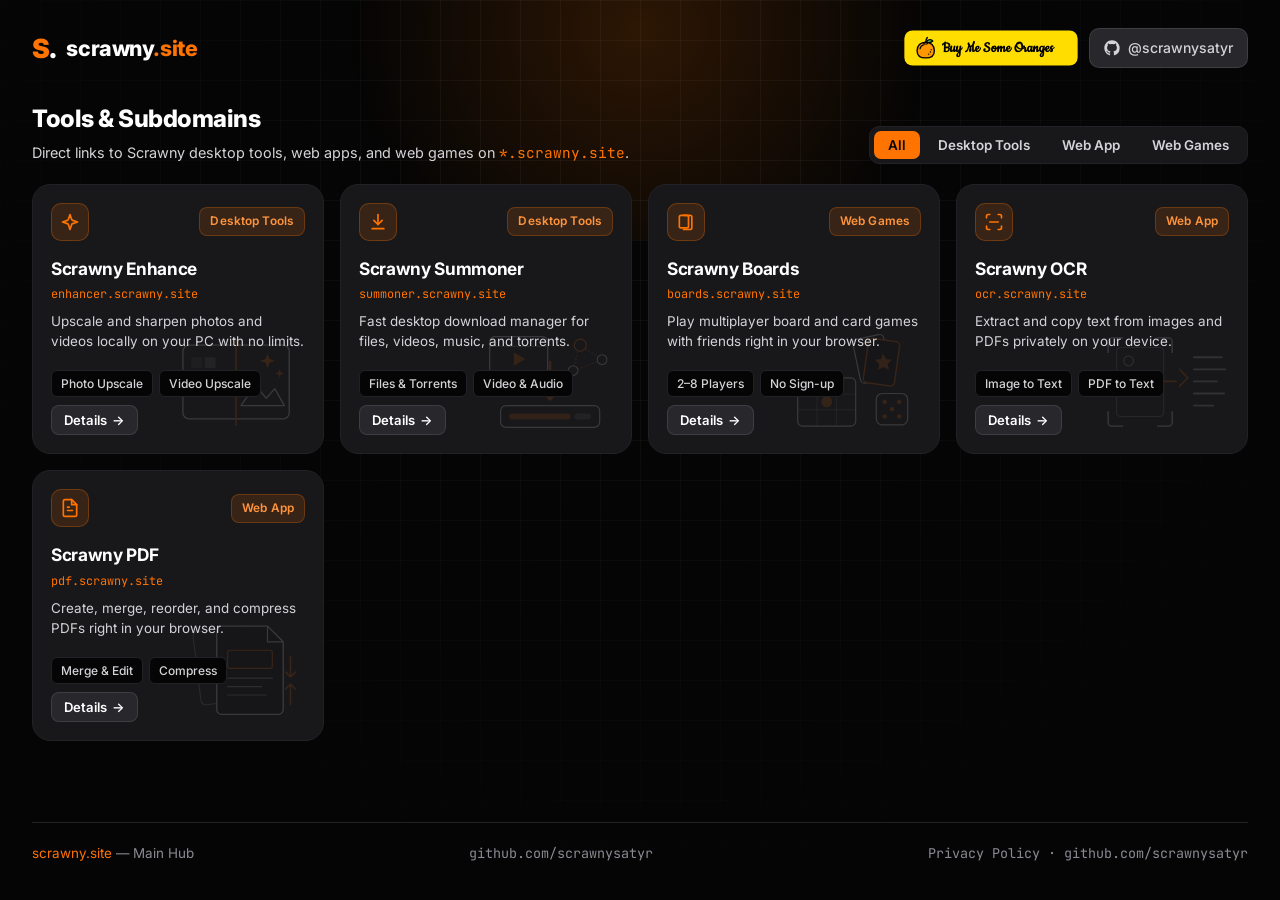
==== commit ade72fd3: "style(brand): borderless S. logo, favicon & compact Buy Me Some Oranges button" ====
--- a/index.html
+++ b/index.html
@@ -20,7 +20,7 @@
     <link
       rel="icon"
       type="image/svg+xml"
-      href="data:image/svg+xml,<svg xmlns='http://www.w3.org/2000/svg' viewBox='0 0 64 64'><rect width='64' height='64' rx='14' fill='%23050505'/><text x='50%25' y='54%25' dominant-baseline='middle' text-anchor='middle' font-family='sans-serif' font-weight='800' font-size='36' fill='%23ff7300'>S</text></svg>"
+      href="data:image/svg+xml,<svg xmlns='http://www.w3.org/2000/svg' viewBox='0 0 64 64'><rect width='64' height='64' rx='14' fill='%23050505'/><text x='50%25' y='55%25' dominant-baseline='middle' text-anchor='middle' font-family='sans-serif' font-weight='900' font-size='34' fill='%23ff7300'>S<tspan fill='%23ffffff'>.</tspan></text></svg>"
     />
     <link rel="preconnect" href="https://fonts.googleapis.com" />
     <link rel="preconnect" href="https://fonts.gstatic.com" crossorigin />
@@ -44,7 +44,7 @@
       <div class="page-shell">
       <header class="topbar">
         <a class="brand" href="./">
-          <span class="brand-mark" aria-hidden="true">S</span>
+          <span class="brand-mark" aria-hidden="true">S<span class="brand-dot">.</span></span>
           <span class="brand-name">scrawny<span class="accent">.site</span></span>
         </a>
         <nav class="topbar-links" aria-label="Profile links">
@@ -56,7 +56,7 @@
             onmouseover="this.style.transform='scale(1.03)'"
             onmouseout="this.style.transform='scale(1)'"
           >
-            <svg xmlns="http://www.w3.org/2000/svg" viewBox="0 0 260 56" width="260" height="56">
+            <svg xmlns="http://www.w3.org/2000/svg" viewBox="0 0 260 56" width="176" height="38">
               <rect x="2" y="2" width="256" height="52" rx="12" fill="#FFDD00" />
               <g transform="translate(15, 9) scale(0.58)" fill="none">
                 <path d="M33 17C38 10 47 10 50 15C45 20 37 20 33 17Z" fill="#4CAF50" stroke="#000000" stroke-width="3.5" stroke-linecap="round" stroke-linejoin="round" />
--- a/styles.css
+++ b/styles.css
@@ -120,16 +120,17 @@
 }
 
 .brand-mark {
-  display: grid;
-  place-items: center;
-  width: 40px;
-  height: 40px;
-  border-radius: 11px;
-  background: var(--bg-elevated);
-  border: 1px solid var(--border);
+  display: inline-flex;
+  align-items: baseline;
   color: var(--accent);
-  font-weight: 800;
-  font-size: 1.2rem;
+  font-weight: 900;
+  font-size: 1.65rem;
+  line-height: 1;
+  letter-spacing: -0.03em;
+}
+
+.brand-dot {
+  color: #ffffff;
 }
 
 .brand-name {
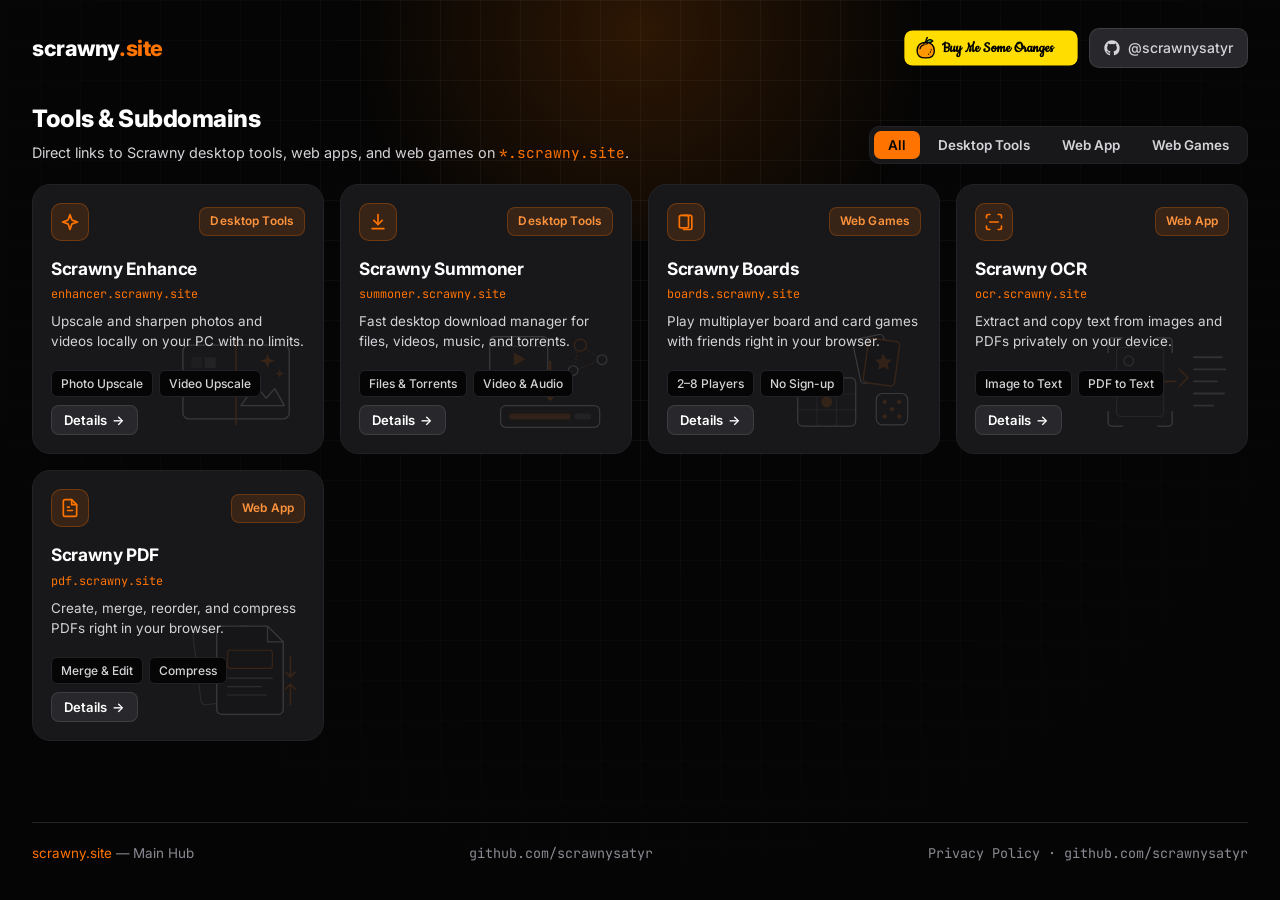
==== commit 31dbe515: "ui(topbar): remove redundant topbar logo mark (keep favicon)" ====
--- a/index.html
+++ b/index.html
@@ -44,7 +44,6 @@
       <div class="page-shell">
       <header class="topbar">
         <a class="brand" href="./">
-          <span class="brand-mark" aria-hidden="true">S<span class="brand-dot">.</span></span>
           <span class="brand-name">scrawny<span class="accent">.site</span></span>
         </a>
         <nav class="topbar-links" aria-label="Profile links">
